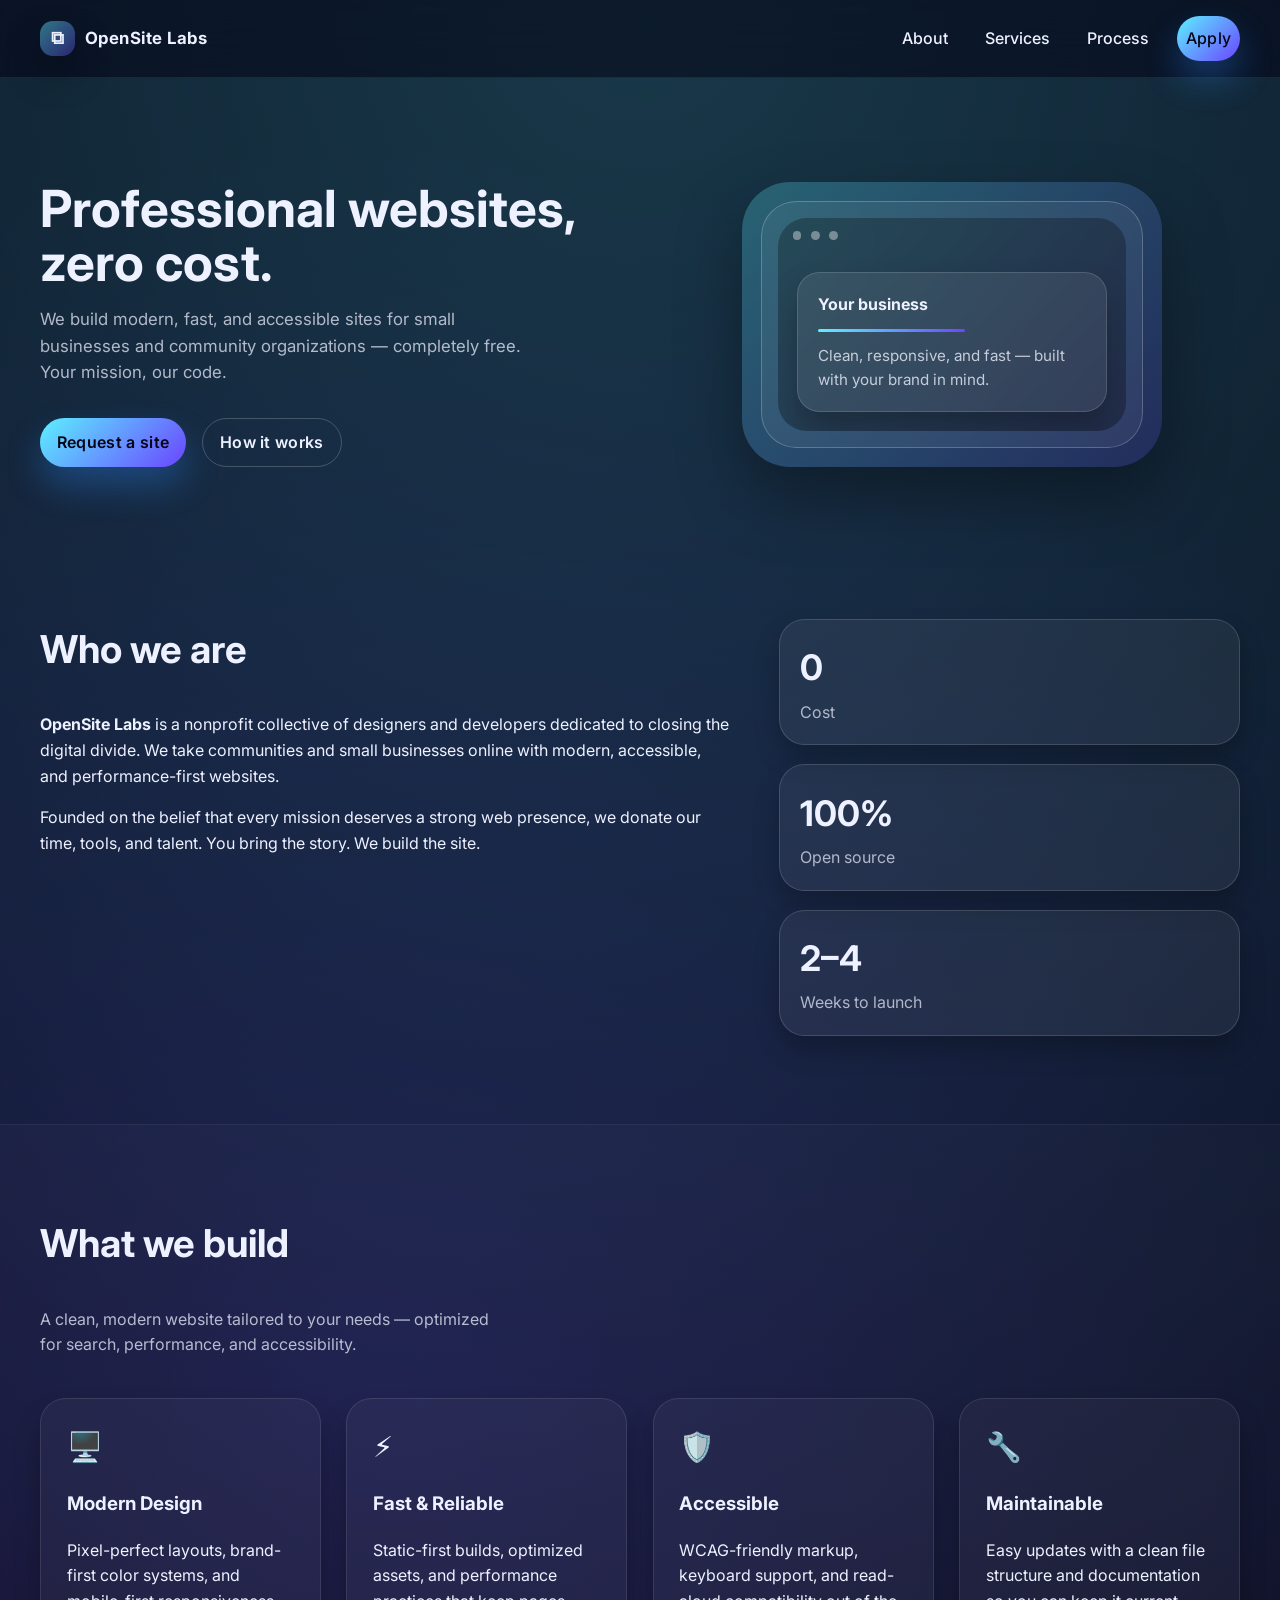
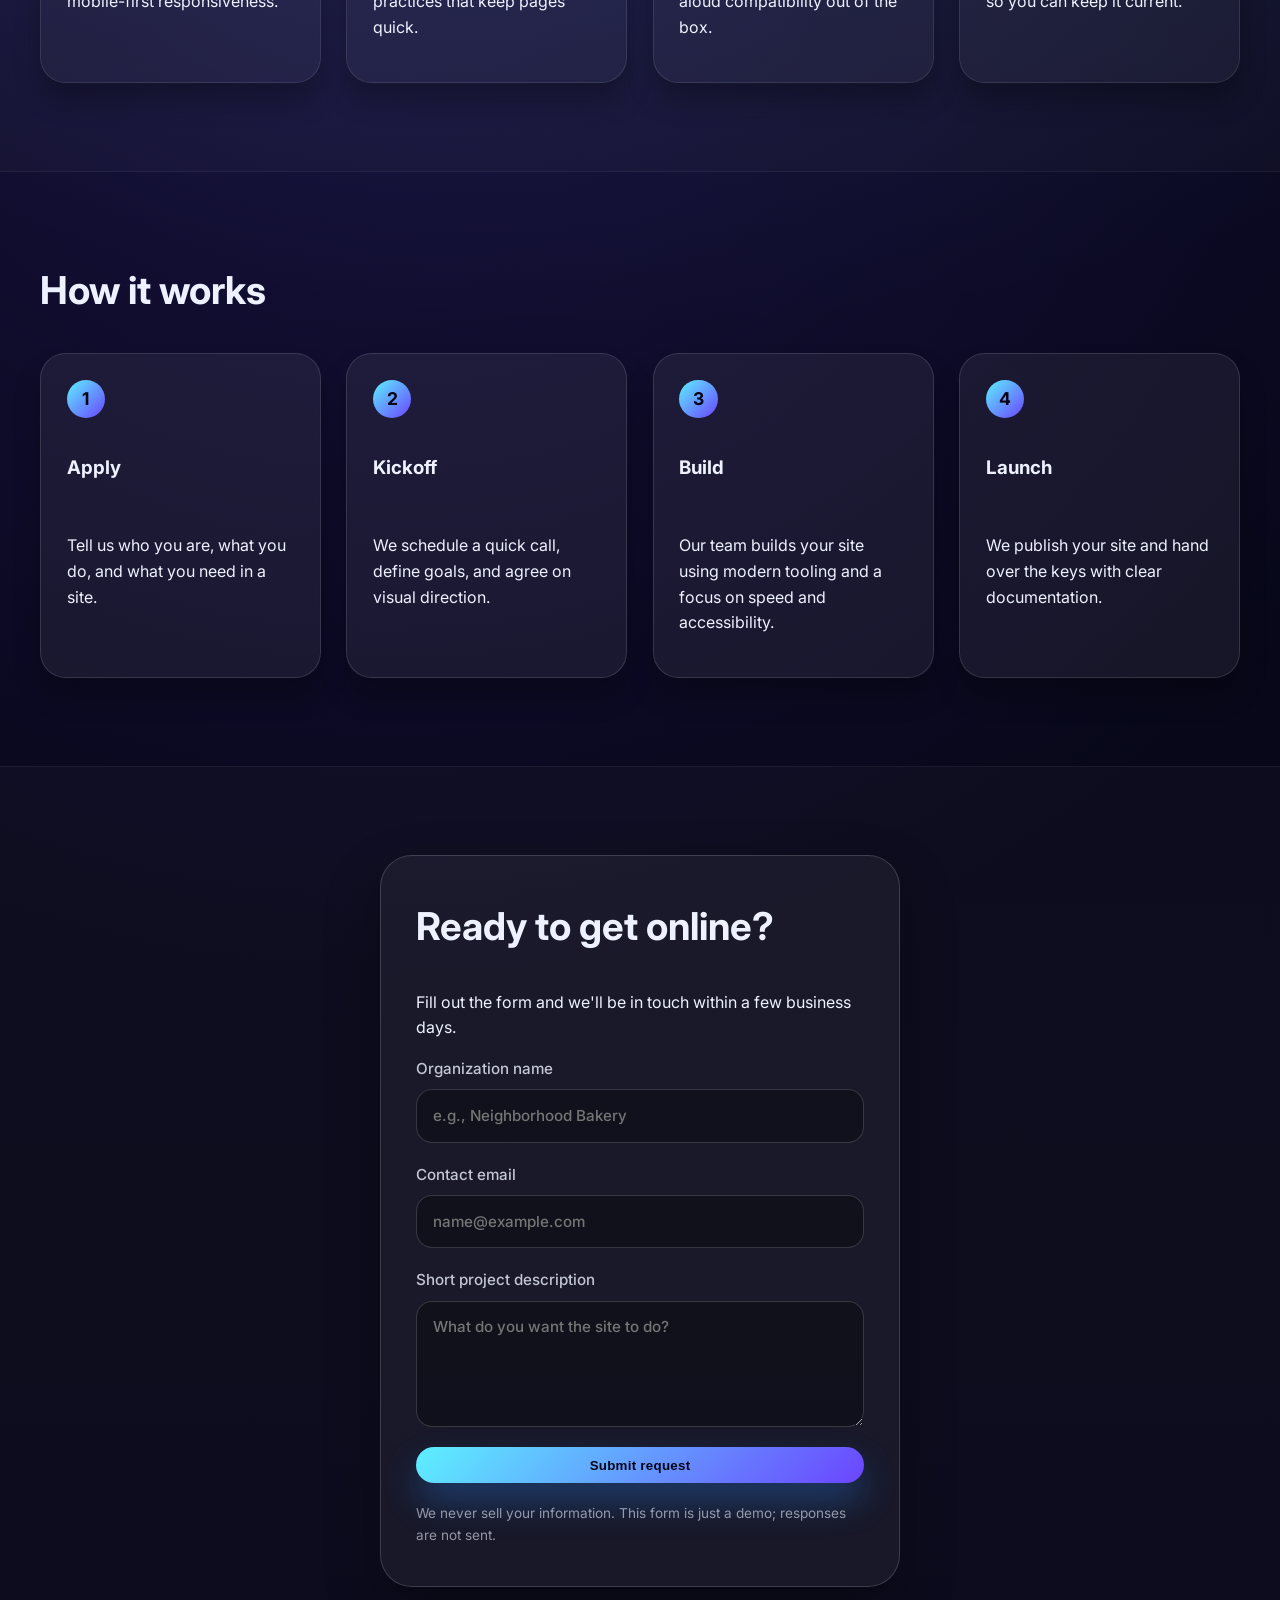
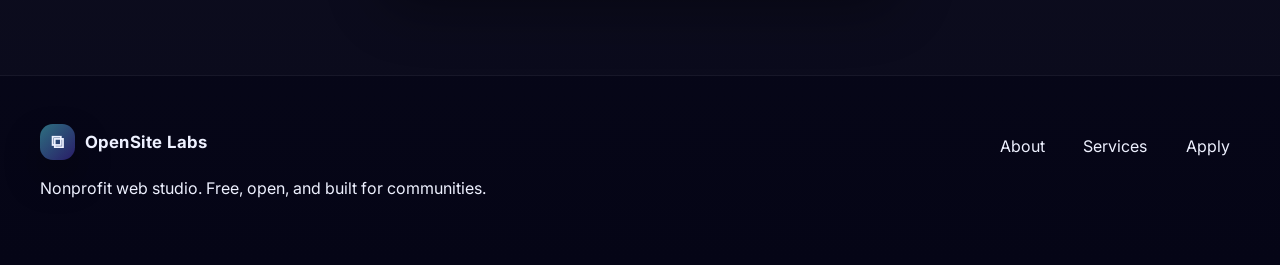
==== index.html @ 1aec13ef "Add initial project files for OpenSite Labs landing page" ====
<!DOCTYPE html>
<html lang="en">
<head>
  <meta charset="UTF-8" />
  <meta name="viewport" content="width=device-width, initial-scale=1.0" />
  <meta name="description" content="A nonprofit making free, clean, and modern websites for small businesses." />
  <title>OpenSite Labs | Free Websites for Small Business</title>
  <link rel="preconnect" href="https://fonts.googleapis.com" />
  <link rel="preconnect" href="https://fonts.gstatic.com" crossorigin />
  <link href="https://fonts.googleapis.com/css2?family=Inter:wght@400;500;600;700&display=swap" rel="stylesheet" />
  <link rel="stylesheet" href="styles.css" />
</head>
<body>
  <header class="site-header">
    <div class="container header-inner">
      <a class="brand" href="#home">
        <span class="brand--mark" aria-hidden="true">⧉</span>
        <span class="brand--text">OpenSite Labs</span>
      </a>
      <button class="nav-toggle" aria-label="Toggle navigation" aria-expanded="false" aria-controls="nav">
        <span class="nav-toggle__bar"></span>
        <span class="nav-toggle__bar"></span>
        <span class="nav-toggle__bar"></span>
      </button>
      <nav id="nav" class="nav">
        <a href="#about">About</a>
        <a href="#services">Services</a>
        <a href="#process">Process</a>
        <a href="#contact" class="btn btn--primary">Apply</a>
      </nav>
    </div>
  </header>

  <main>
    <section id="home" class="hero">
      <div class="container hero-grid">
        <div class="hero-copy">
          <h1>Professional websites, zero cost.</h1>
          <p>We build modern, fast, and accessible sites for small businesses and community organizations — completely free. Your mission, our code.</p>
          <div class="hero-actions">
            <a href="#contact" class="btn btn--primary">Request a site</a>
            <a href="#services" class="btn btn--ghost">How it works</a>
          </div>
        </div>
        <div class="hero-visual" aria-hidden="true">
          <div class="device">
            <div class="device__screen">
              <div class="mockup">
                <div class="mockup__header">
                  <span></span><span></span><span></span>
                </div>
                <div class="mockup__content">
                  <div class="card">
                    <div class="card__title">Your business</div>
                    <div class="card__line"></div>
                    <div class="card__text">Clean, responsive, and fast — built with your brand in mind.</div>
                  </div>
                </div>
              </div>
            </div>
          </div>
        </div>
      </div>
    </section>

    <section id="about" class="section">
      <div class="container">
        <div class="split">
          <div>
            <h2>Who we are</h2>
            <p><strong>OpenSite Labs</strong> is a nonprofit collective of designers and developers dedicated to closing the digital divide. We take communities and small businesses online with modern, accessible, and performance-first websites.</p>
            <p>Founded on the belief that every mission deserves a strong web presence, we donate our time, tools, and talent. You bring the story. We build the site.</p>
          </div>
          <div class="stats">
            <div class="stat">
              <div class="stat__value">0</div>
              <div class="stat__label">Cost</div>
            </div>
            <div class="stat">
              <div class="stat__value">100%</div>
              <div class="stat__label">Open source</div>
            </div>
            <div class="stat">
              <div class="stat__value">2–4</div>
              <div class="stat__label">Weeks to launch</div>
            </div>
          </div>
        </div>
      </div>
    </section>

    <section id="services" class="section section--alt">
      <div class="container">
        <h2>What we build</h2>
        <p class="subhead">A clean, modern website tailored to your needs — optimized for search, performance, and accessibility.</p>
        <div class="grid cards">
          <article class="card">
            <div class="card__icon" aria-hidden="true">🖥️</div>
            <h3>Modern Design</h3>
            <p>Pixel-perfect layouts, brand-first color systems, and mobile-first responsiveness.</p>
          </article>

          <article class="card">
            <div class="card__icon" aria-hidden="true">⚡</div>
            <h3>Fast & Reliable</h3>
            <p>Static-first builds, optimized assets, and performance practices that keep pages quick.</p>
          </article>

          <article class="card">
            <div class="card__icon" aria-hidden="true">🛡️</div>
            <h3>Accessible</h3>
            <p>WCAG-friendly markup, keyboard support, and read-aloud compatibility out of the box.</p>
          </article>

          <article class="card">
            <div class="card__icon" aria-hidden="true">🔧</div>
            <h3>Maintainable</h3>
            <p>Easy updates with a clean file structure and documentation so you can keep it current.</p>
          </article>
        </div>
      </div>
    </section>

    <section id="process" class="section">
      <div class="container">
        <h2>How it works</h2>
        <div class="grid steps">
          <div class="step">
            <div class="step__badge">1</div>
            <h3>Apply</h3>
            <p>Tell us who you are, what you do, and what you need in a site.</p>
          </div>
          <div class="step">
            <div class="step__badge">2</div>
            <h3>Kickoff</h3>
            <p>We schedule a quick call, define goals, and agree on visual direction.</p>
          </div>
          <div class="step">
            <div class="step__badge">3</div>
            <h3>Build</h3>
            <p>Our team builds your site using modern tooling and a focus on speed and accessibility.</p>
          </div>
          <div class="step">
            <div class="step__badge">4</div>
            <h3>Launch</h3>
            <p>We publish your site and hand over the keys with clear documentation.</p>
          </div>
        </div>
      </div>
    </section>

    <section id="contact" class="section section--alt">
      <div class="container form-section">
        <div class="form-card">
          <h2>Ready to get online?</h2>
          <p>Fill out the form and we'll be in touch within a few business days.</p>
          <form action="#" class="contact-form" onsubmit="handleSubmit(event)">
            <label>
              Organization name
              <input type="text" name="organization" required placeholder="e.g., Neighborhood Bakery" />
            </label>

            <label>
              Contact email
              <input type="email" name="email" required placeholder="name@example.com" />
            </label>

            <label>
              Short project description
              <textarea name="message" rows="4" required placeholder="What do you want the site to do?"></textarea>
            </label>

            <button type="submit" class="btn btn--primary">Submit request</button>

            <p class="fineprint">We never sell your information. This form is just a demo; responses are not sent.</p>
          </form>
        </div>
      </div>
    </section>
  </main>

  <footer class="footer">
    <div class="container footer-inner">
      <div>
        <div class="brand">
          <span class="brand--mark">⧉</span>
          <span class="brand--text">OpenSite Labs</span>
        </div>
        <p>Nonprofit web studio. Free, open, and built for communities.</p>
      </div>
      <div class="footer-links">
        <a href="#about">About</a>
        <a href="#services">Services</a>
        <a href="#contact">Apply</a>
      </div>
    </div>
  </footer>

  <script src="script.js"></script>
</body>
</html>
---- styles.css ----
/* Base */
:root {
  --bg: #050516;
  --panel: rgba(255, 255, 255, 0.06);
  --panel-2: rgba(255, 255, 255, 0.10);
  --text: #eef1ff;
  --muted: rgba(238, 241, 255, 0.72);
  --primary: #5df0ff;
  --primary-2: #6b45ff;
  --shadow: rgba(0, 0, 0, 0.36);
  --radius: 18px;
  --wide: 1200px;
  --max: 1100px;
  --spacing: 1.25rem;
  --font: "Inter", system-ui, -apple-system, BlinkMacSystemFont, "Segoe UI", sans-serif;
}

* {
  box-sizing: border-box;
}

html {
  scroll-behavior: smooth;
}

body {
  margin: 0;
  font-family: var(--font);
  color: var(--text);
  background: radial-gradient(circle at top, rgba(93, 240, 255, 0.22), transparent 55%),
    radial-gradient(circle at 30% 40%, rgba(107, 69, 255, 0.18), transparent 55%),
    linear-gradient(180deg, #050516 0%, #08081a 85%, #050516 100%);
  line-height: 1.6;
}

a {
  color: inherit;
  text-decoration: none;
}

.container {
  width: min(100% - 2.5rem, var(--wide));
  margin: 0 auto;
}

/* Header */
.site-header {
  position: sticky;
  top: 0;
  z-index: 20;
  backdrop-filter: blur(18px);
  background: rgba(5, 5, 22, 0.55);
  border-bottom: 1px solid rgba(255, 255, 255, 0.08);
}

.header-inner {
  display: flex;
  align-items: center;
  justify-content: space-between;
  gap: 1.25rem;
  padding: 1rem 0;
}

.brand {
  display: inline-flex;
  align-items: center;
  gap: 0.6rem;
  font-weight: 700;
  letter-spacing: 0.03em;
  font-size: 1.05rem;
}

.brand--mark {
  display: inline-flex;
  align-items: center;
  justify-content: center;
  width: 2.2rem;
  height: 2.2rem;
  border-radius: 0.8rem;
  background: linear-gradient(135deg, rgba(93, 240, 255, 0.45), rgba(107, 69, 255, 0.35));
  box-shadow: 0 18px 35px rgba(0, 0, 0, 0.35);
  font-size: 1.1rem;
}

.nav {
  display: flex;
  align-items: center;
  gap: 1.2rem;
}

.nav a {
  font-weight: 500;
  padding: 0.6rem 0.55rem;
  border-radius: 999px;
  transition: background 180ms ease;
}

.nav a:hover {
  background: rgba(255, 255, 255, 0.08);
}

.btn {
  display: inline-flex;
  align-items: center;
  justify-content: center;
  gap: 0.5rem;
  border-radius: 999px;
  font-weight: 600;
  letter-spacing: 0.02em;
  padding: 0.65rem 1.05rem;
  border: 1px solid rgba(255, 255, 255, 0.18);
  background: rgba(255, 255, 255, 0.08);
  transition: transform 180ms ease, background 180ms ease, box-shadow 180ms ease;
  cursor: pointer;
}

.btn:hover {
  background: rgba(255, 255, 255, 0.14);
  transform: translateY(-1px);
  box-shadow: 0 18px 35px rgba(0, 0, 0, 0.3);
}

.btn--primary {
  background: linear-gradient(135deg, var(--primary), var(--primary-2));
  border: none;
  color: #050516;
  box-shadow: 0 18px 35px rgba(44, 139, 255, 0.32);
}

.btn--primary:hover {
  filter: brightness(1.02);
}

.btn--ghost {
  background: transparent;
  border: 1px solid rgba(255, 255, 255, 0.2);
}

.nav-toggle {
  display: none;
  border: none;
  background: transparent;
  padding: 0.5rem;
  cursor: pointer;
}

.nav-toggle__bar {
  display: block;
  width: 1.8rem;
  height: 0.18rem;
  border-radius: 999px;
  background: rgba(255, 255, 255, 0.8);
  margin: 0.28rem 0;
}

/* Hero */
.hero {
  padding: 6.5rem 0 4rem;
}

.hero-grid {
  display: grid;
  grid-template-columns: 1fr 1fr;
  gap: 3rem;
  align-items: center;
}

.hero-copy h1 {
  font-size: clamp(2.3rem, 4vw, 3.6rem);
  margin: 0 0 1rem;
  line-height: 1.05;
}

.hero-copy p {
  max-width: 44ch;
  color: var(--muted);
  margin: 0 0 2rem;
  font-size: 1.05rem;
}

.hero-actions {
  display: flex;
  flex-wrap: wrap;
  gap: 1rem;
}

.hero-visual {
  display: grid;
  place-items: center;
}

.device {
  width: clamp(280px, 42vw, 420px);
  border-radius: 3rem;
  padding: 1.2rem;
  background: linear-gradient(135deg, rgba(93, 240, 255, 0.25), rgba(107, 69, 255, 0.18));
  box-shadow: 0 30px 65px rgba(0, 0, 0, 0.35);
}

.device__screen {
  border-radius: 2.2rem;
  background: rgba(255, 255, 255, 0.06);
  padding: 1rem;
  border: 1px solid rgba(255, 255, 255, 0.22);
  backdrop-filter: blur(12px);
}

.mockup {
  background: rgba(0, 0, 0, 0.28);
  border-radius: 1.8rem;
  overflow: hidden;
}

.mockup__header {
  display: flex;
  gap: 0.6rem;
  padding: 0.8rem 0.9rem;
}

.mockup__header span {
  width: 0.55rem;
  height: 0.55rem;
  border-radius: 999px;
  background: rgba(255, 255, 255, 0.38);
}

.mockup__content {
  padding: 1.2rem;
}

.card {
  border-radius: 1.4rem;
  border: 1px solid rgba(255, 255, 255, 0.14);
  background: rgba(255, 255, 255, 0.08);
  padding: 1.2rem;
  box-shadow: 0 18px 30px rgba(0, 0, 0, 0.25);
}

.card__title {
  font-weight: 700;
  margin-bottom: 0.55rem;
}

.card__line {
  height: 3px;
  width: 55%;
  background: linear-gradient(90deg, var(--primary), var(--primary-2));
  margin: 0.75rem 0;
  border-radius: 999px;
}

.card__text {
  font-size: 0.95rem;
  line-height: 1.55;
  color: rgba(238, 241, 255, 0.78);
}

/* Sections */
.section {
  padding: 5.5rem 0;
}

.section--alt {
  background: rgba(255, 255, 255, 0.02);
  border-top: 1px solid rgba(255, 255, 255, 0.05);
  border-bottom: 1px solid rgba(255, 255, 255, 0.05);
}

.section h2 {
  margin-top: 0;
  font-size: clamp(2rem, 3vw, 2.7rem);
}

.subhead {
  margin: 0.8rem 0 2.5rem;
  max-width: 45ch;
  color: rgba(238, 241, 255, 0.74);
}

.split {
  display: grid;
  grid-template-columns: 1.2fr 0.8fr;
  gap: 3rem;
  align-items: start;
}

.stats {
  display: grid;
  gap: 1.2rem;
}

.stat {
  background: rgba(255, 255, 255, 0.06);
  border: 1px solid rgba(255, 255, 255, 0.14);
  border-radius: 1.6rem;
  padding: 1.2rem 1.25rem;
  display: flex;
  flex-direction: column;
  gap: 0.25rem;
  box-shadow: 0 14px 26px rgba(0, 0, 0, 0.24);
}

.stat__value {
  font-size: 2.2rem;
  font-weight: 700;
}

.stat__label {
  color: rgba(238, 241, 255, 0.7);
}

.grid {
  display: grid;
  gap: 1.6rem;
}

.cards {
  grid-template-columns: repeat(auto-fit, minmax(220px, 1fr));
}

.cards .card {
  padding: 1.6rem;
  border-radius: 1.6rem;
  background: rgba(255, 255, 255, 0.04);
  border: 1px solid rgba(255, 255, 255, 0.10);
  box-shadow: 0 18px 26px rgba(0, 0, 0, 0.26);
}

.card__icon {
  font-size: 1.8rem;
  margin-bottom: 0.75rem;
}

.steps {
  grid-template-columns: repeat(auto-fit, minmax(220px, 1fr));
}

.step {
  background: rgba(255, 255, 255, 0.06);
  border: 1px solid rgba(255, 255, 255, 0.13);
  border-radius: 1.6rem;
  padding: 1.6rem;
  display: flex;
  flex-direction: column;
  gap: 1rem;
  box-shadow: 0 18px 26px rgba(0, 0, 0, 0.26);
}

.step__badge {
  width: 2.4rem;
  height: 2.4rem;
  border-radius: 999px;
  display: grid;
  place-items: center;
  background: linear-gradient(135deg, var(--primary), var(--primary-2));
  font-weight: 700;
  color: #050516;
  font-size: 1.1rem;
}

.form-section {
  display: grid;
  place-items: center;
}

.form-card {
  width: min(100%, 520px);
  background: rgba(255, 255, 255, 0.05);
  border: 1px solid rgba(255, 255, 255, 0.16);
  border-radius: 2rem;
  padding: 2.5rem 2.2rem;
  box-shadow: 0 24px 55px rgba(0, 0, 0, 0.33);
}

.contact-form {
  display: grid;
  gap: 1.25rem;
}

.contact-form label {
  display: grid;
  gap: 0.5rem;
  font-size: 0.95rem;
  font-weight: 500;
  color: rgba(238, 241, 255, 0.8);
}

.contact-form input,
.contact-form textarea {
  border-radius: 1rem;
  border: 1px solid rgba(255, 255, 255, 0.16);
  background: rgba(0, 0, 0, 0.3);
  padding: 0.85rem 1rem;
  color: rgba(255, 255, 255, 0.92);
  font: inherit;
}

.contact-form input:focus,
.contact-form textarea:focus {
  outline: none;
  border-color: rgba(93, 240, 255, 0.7);
  box-shadow: 0 0 0 3px rgba(93, 240, 255, 0.18);
}

.fineprint {
  margin: 0;
  color: rgba(238, 241, 255, 0.58);
  font-size: 0.85rem;
}

/* Footer */
.footer {
  padding: 3rem 0;
}

.footer-inner {
  display: flex;
  flex-wrap: wrap;
  justify-content: space-between;
  gap: 2rem;
  align-items: flex-start;
}

.footer .brand {
  display: inline-flex;
  align-items: center;
  gap: 0.6rem;
  font-weight: 700;
}

.footer-links {
  display: flex;
  flex-wrap: wrap;
  gap: 1.1rem;
  align-items: center;
}

.footer-links a {
  padding: 0.6rem 0.65rem;
  border-radius: 999px;
  transition: background 180ms ease;
}

.footer-links a:hover {
  background: rgba(255, 255, 255, 0.08);
}

/* Responsive */
@media (max-width: 950px) {
  .hero-grid {
    grid-template-columns: 1fr;
    gap: 2.5rem;
  }

  .split {
    grid-template-columns: 1fr;
  }

  .header-inner {
    padding: 1rem 0;
  }
}

@media (max-width: 720px) {
  .nav {
    position: fixed;
    inset: 0;
    padding-top: 6rem;
    flex-direction: column;
    background: rgba(5, 5, 22, 0.93);
    backdrop-filter: blur(20px);
    gap: 1.5rem;
    transform: translateX(100%);
    transition: transform 240ms ease;
  }

  .nav.open {
    transform: translateX(0);
  }

  .nav-toggle {
    display: inline-flex;
  }

  .nav a {
    padding: 0.9rem 1.2rem;
  }
}
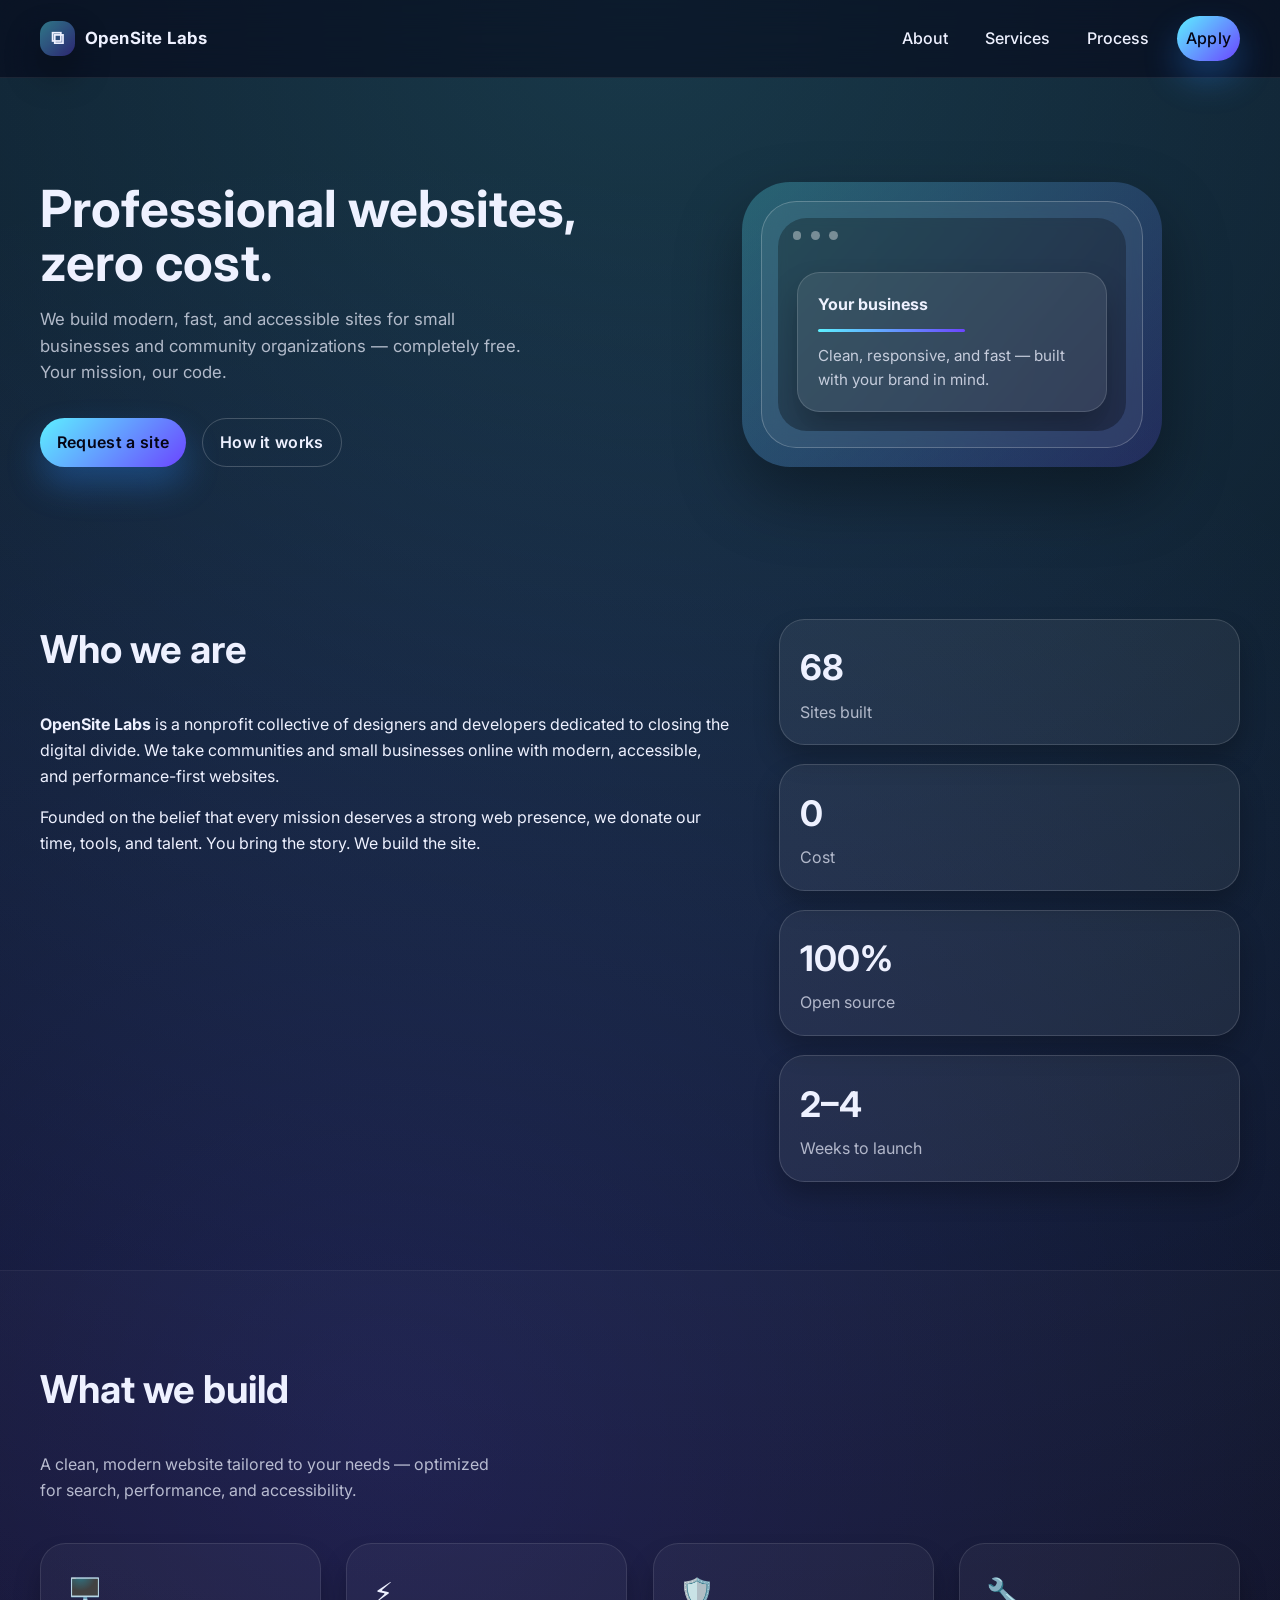
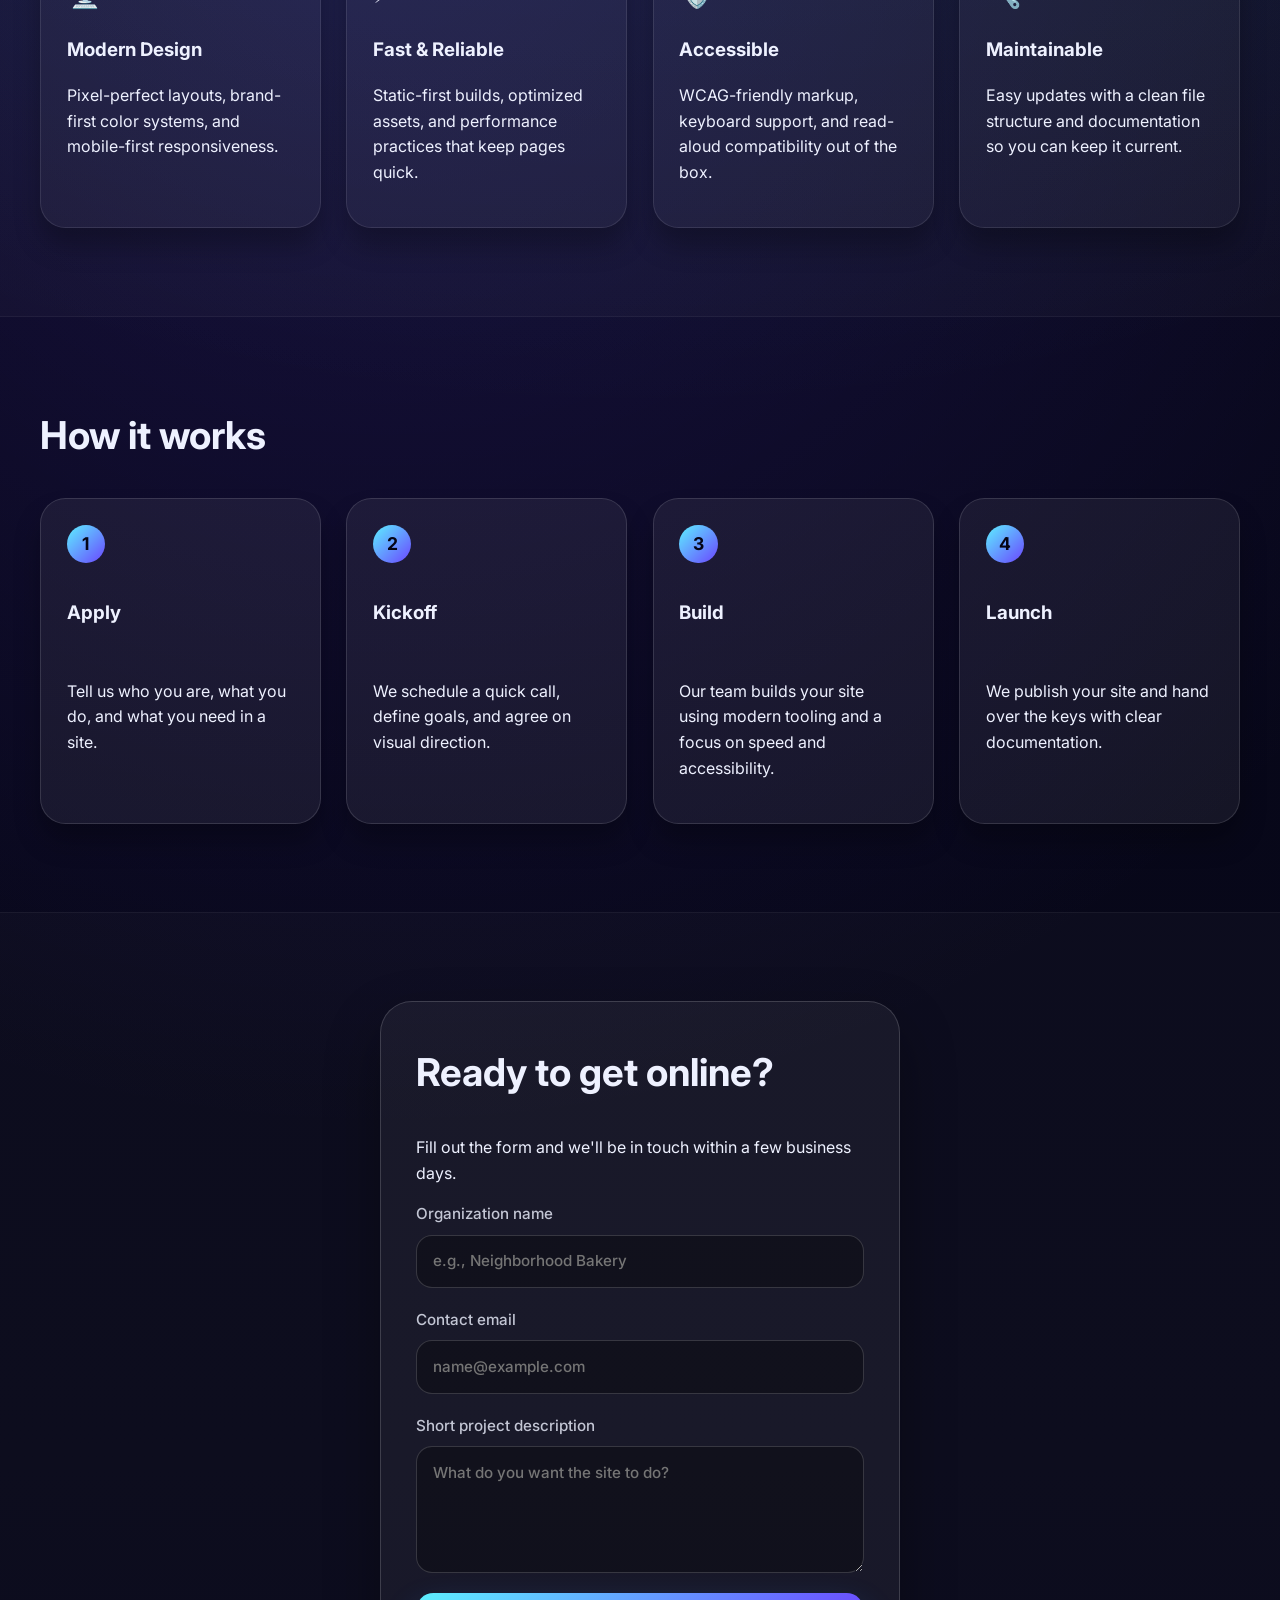
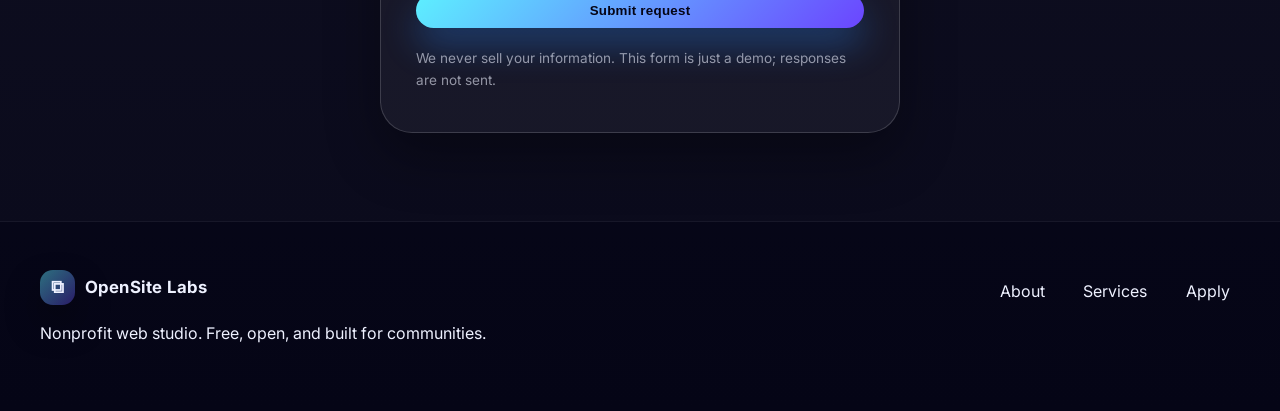
==== commit 46328824: "counter for websites built" ====
--- a/index.html
+++ b/index.html
@@ -23,7 +23,7 @@
         <span class="nav-toggle__bar"></span>
       </button>
       <nav id="nav" class="nav">
-        <a href="#about">About</a>
+        <a href="about.html">About</a>
         <a href="#services">Services</a>
         <a href="#process">Process</a>
         <a href="#contact" class="btn btn--primary">Apply</a>
@@ -73,6 +73,10 @@
           </div>
           <div class="stats">
             <div class="stat">
+              <div class="stat__value" data-count="68">0</div>
+              <div class="stat__label">Sites built</div>
+            </div>
+            <div class="stat">
               <div class="stat__value">0</div>
               <div class="stat__label">Cost</div>
             </div>
@@ -189,7 +193,7 @@
         <p>Nonprofit web studio. Free, open, and built for communities.</p>
       </div>
       <div class="footer-links">
-        <a href="#about">About</a>
+        <a href="about.html">About</a>
         <a href="#services">Services</a>
         <a href="#contact">Apply</a>
       </div>
--- a/styles.css
+++ b/styles.css
@@ -326,6 +326,22 @@
   box-shadow: 0 18px 26px rgba(0, 0, 0, 0.26);
 }
 
+.profile-image {
+  width: 100%;
+  height: 220px;
+  object-fit: cover;
+  border-radius: 1.2rem;
+  margin-bottom: 1.25rem;
+  border: 1px solid rgba(255, 255, 255, 0.14);
+}
+
+.cta-row {
+  display: flex;
+  flex-wrap: wrap;
+  gap: 1rem;
+  margin-top: 2.5rem;
+}
+
 .card__icon {
   font-size: 1.8rem;
   margin-bottom: 0.75rem;
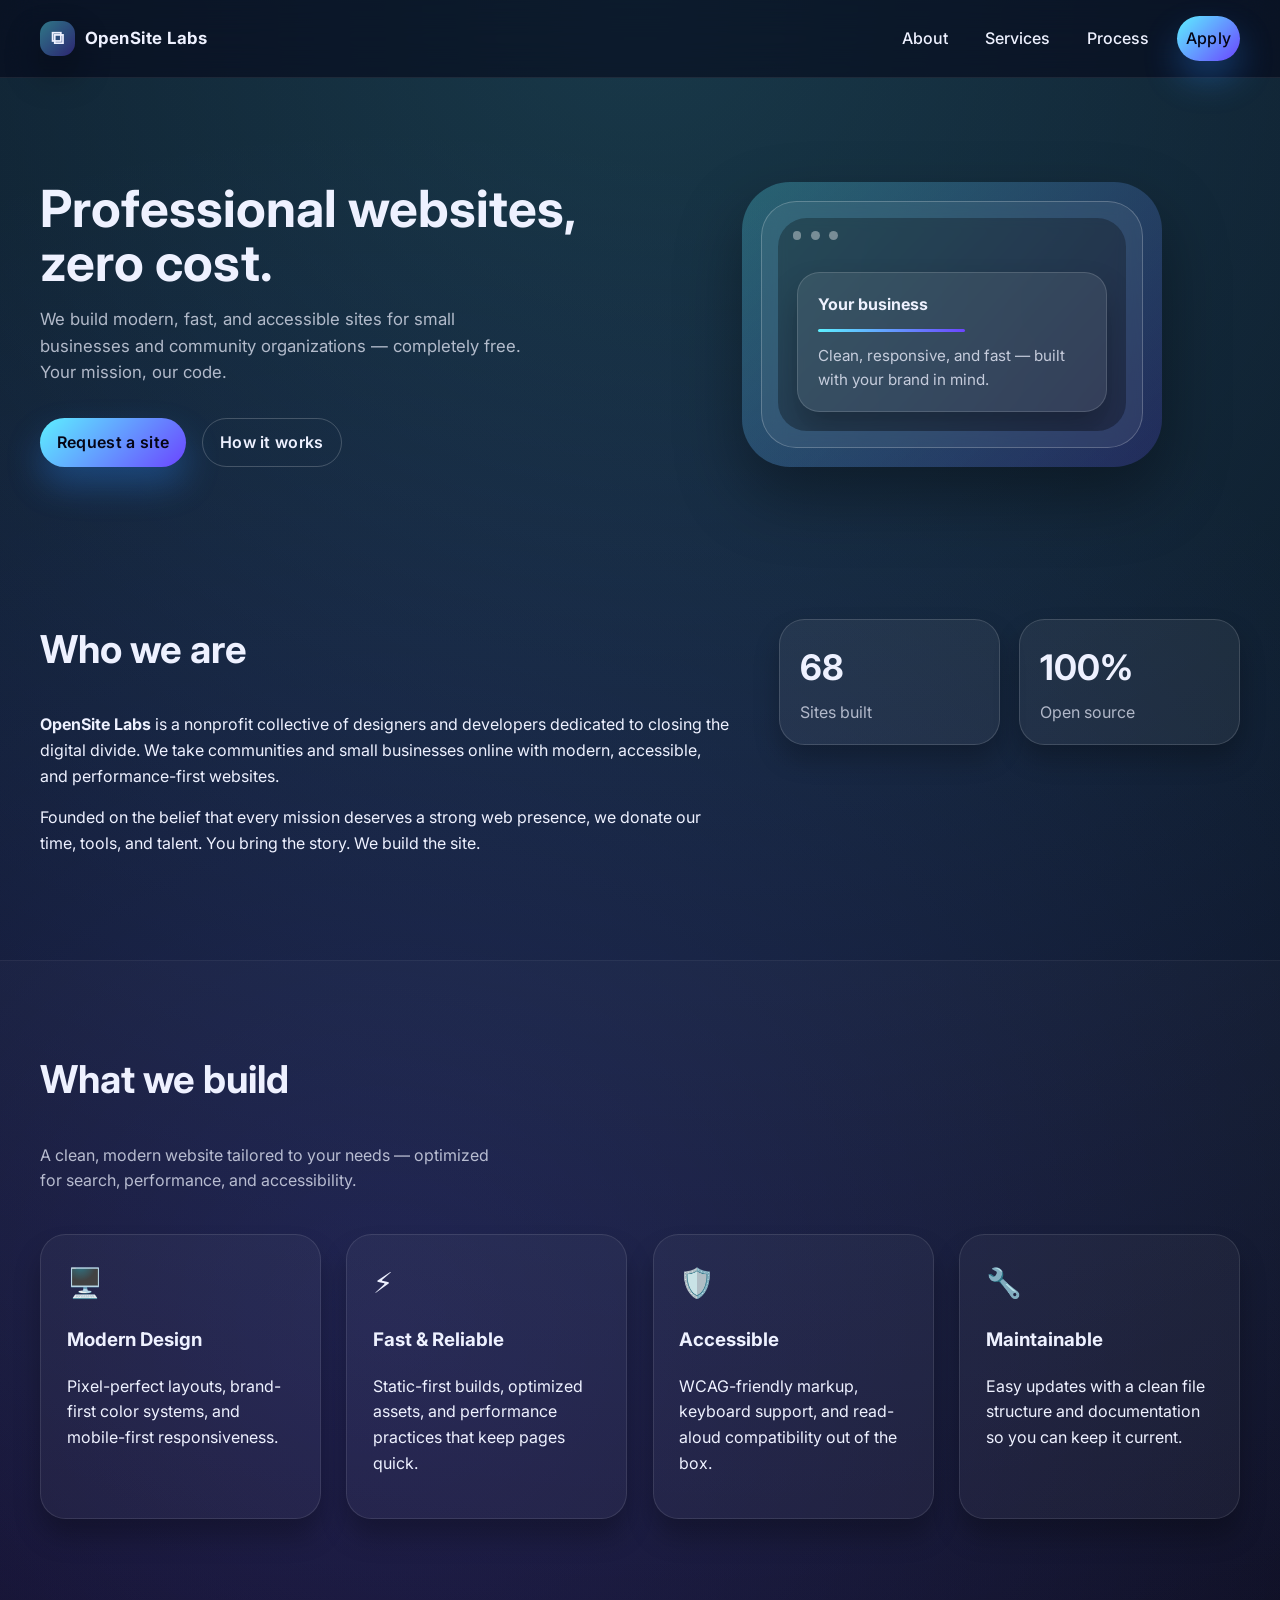
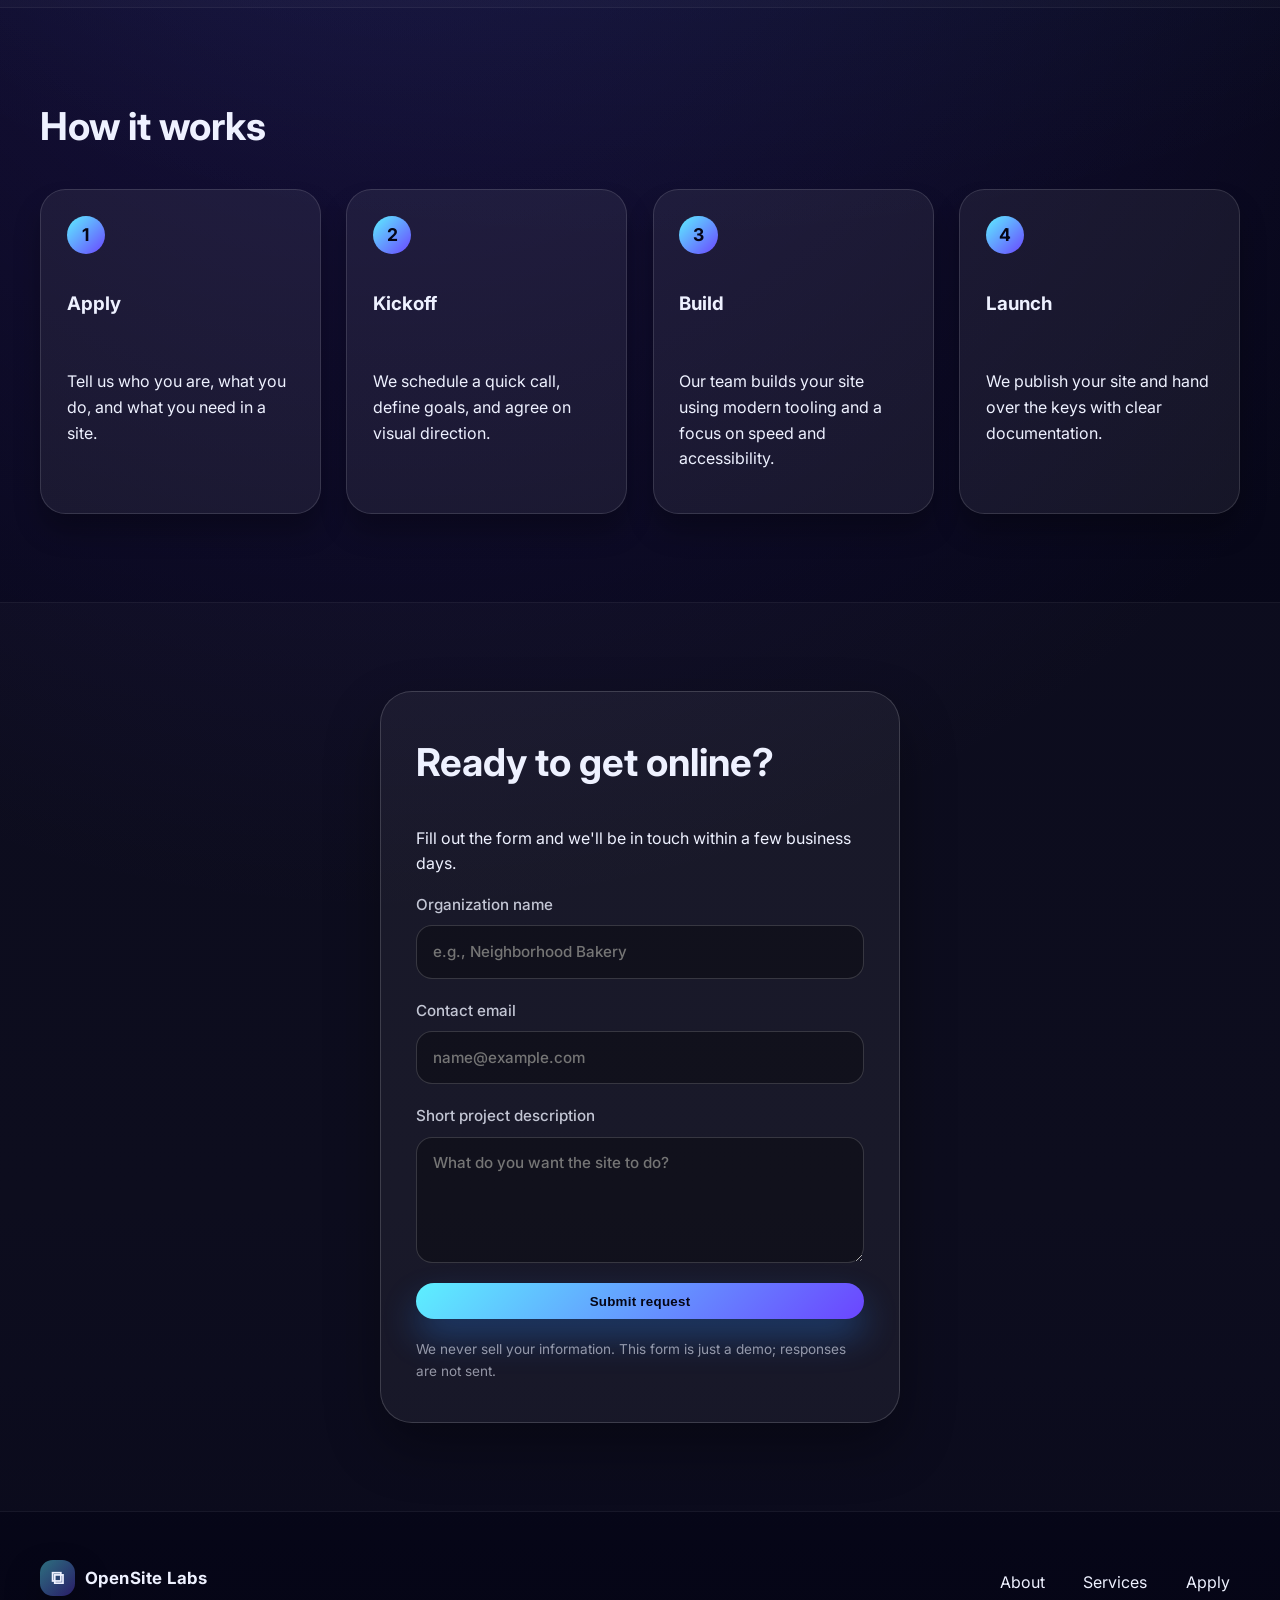
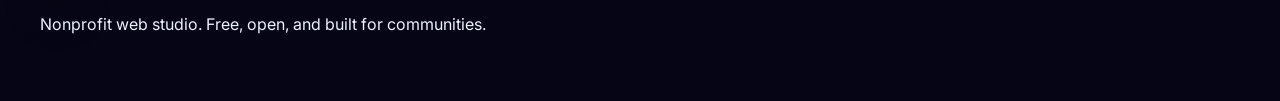
==== commit 37af1628: "sites made" ====
--- a/index.html
+++ b/index.html
@@ -77,16 +77,8 @@
               <div class="stat__label">Sites built</div>
             </div>
             <div class="stat">
-              <div class="stat__value">0</div>
-              <div class="stat__label">Cost</div>
-            </div>
-            <div class="stat">
               <div class="stat__value">100%</div>
               <div class="stat__label">Open source</div>
-            </div>
-            <div class="stat">
-              <div class="stat__value">2–4</div>
-              <div class="stat__label">Weeks to launch</div>
             </div>
           </div>
         </div>
--- a/styles.css
+++ b/styles.css
@@ -286,7 +286,16 @@
 
 .stats {
   display: grid;
+  grid-auto-flow: column;
+  grid-auto-columns: minmax(210px, 1fr);
   gap: 1.2rem;
+}
+
+@media (max-width: 720px) {
+  .stats {
+    grid-auto-flow: row;
+    grid-auto-columns: 1fr;
+  }
 }
 
 .stat {
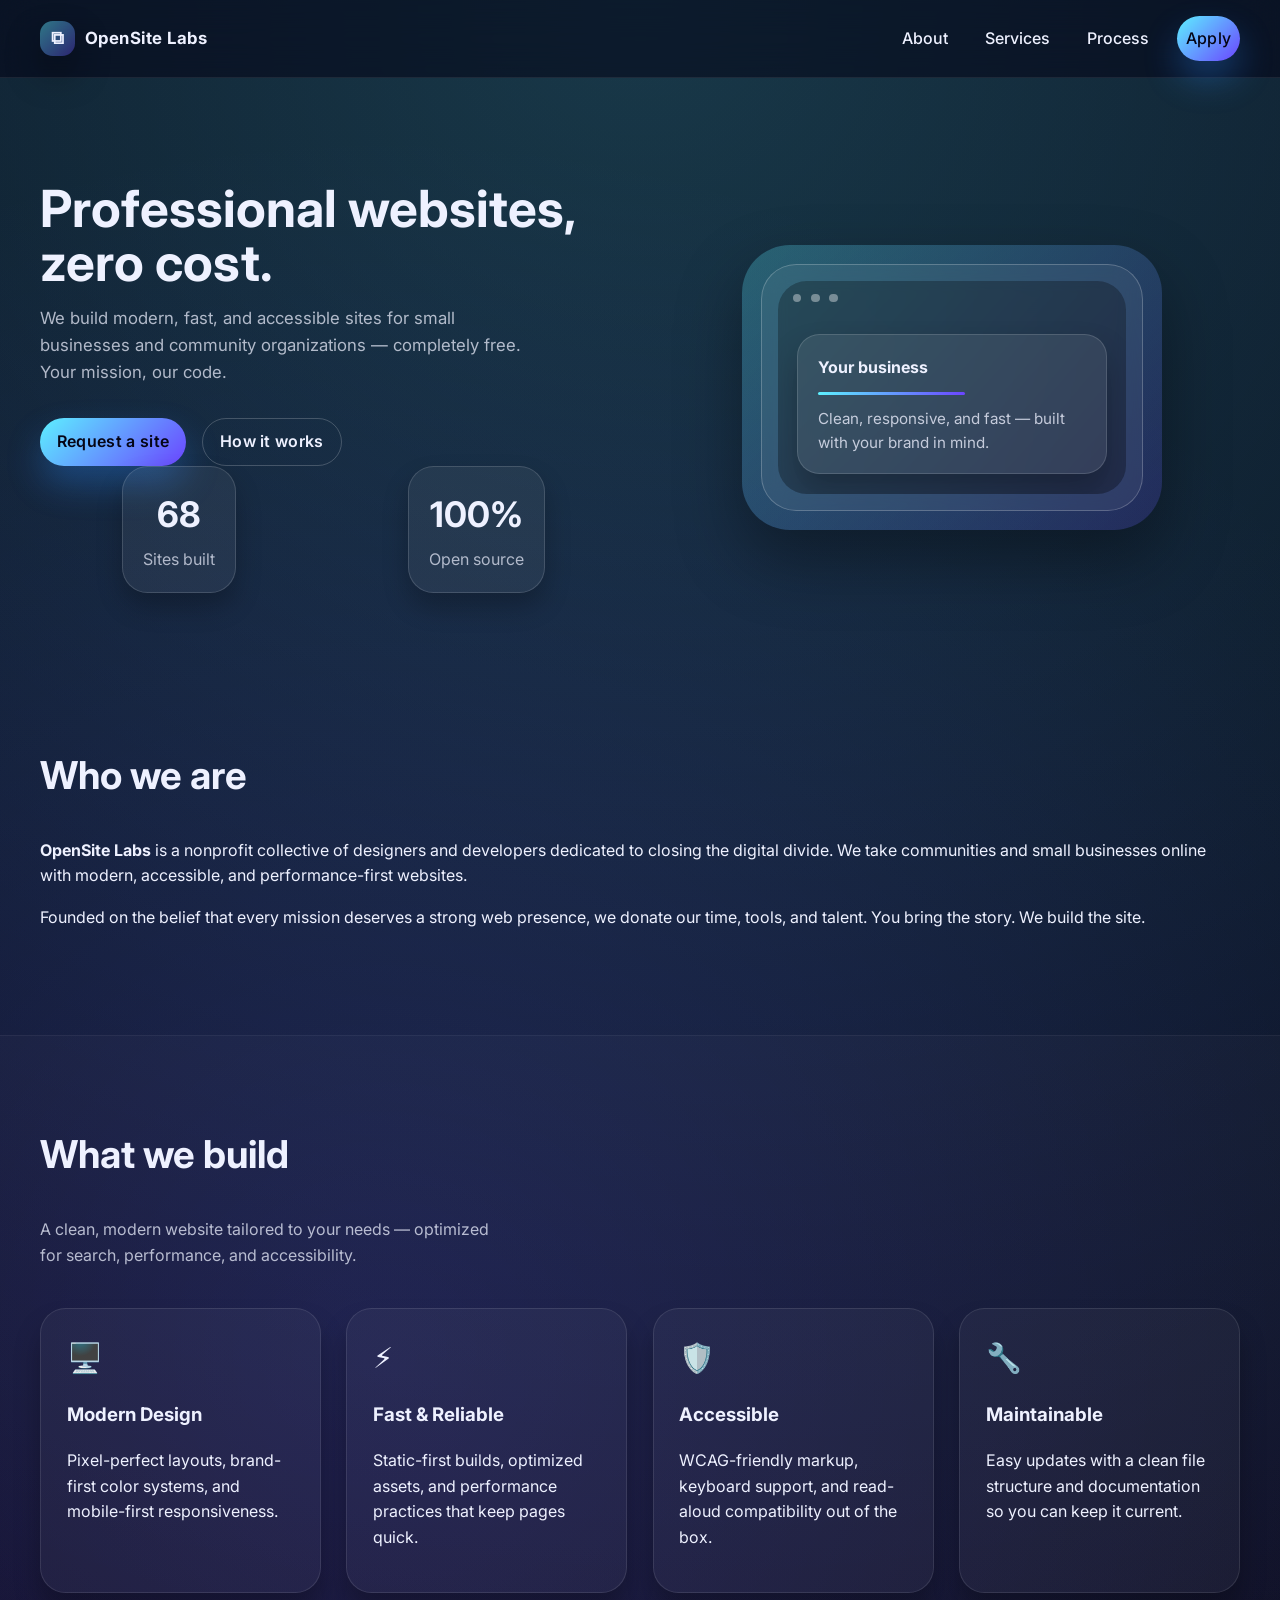
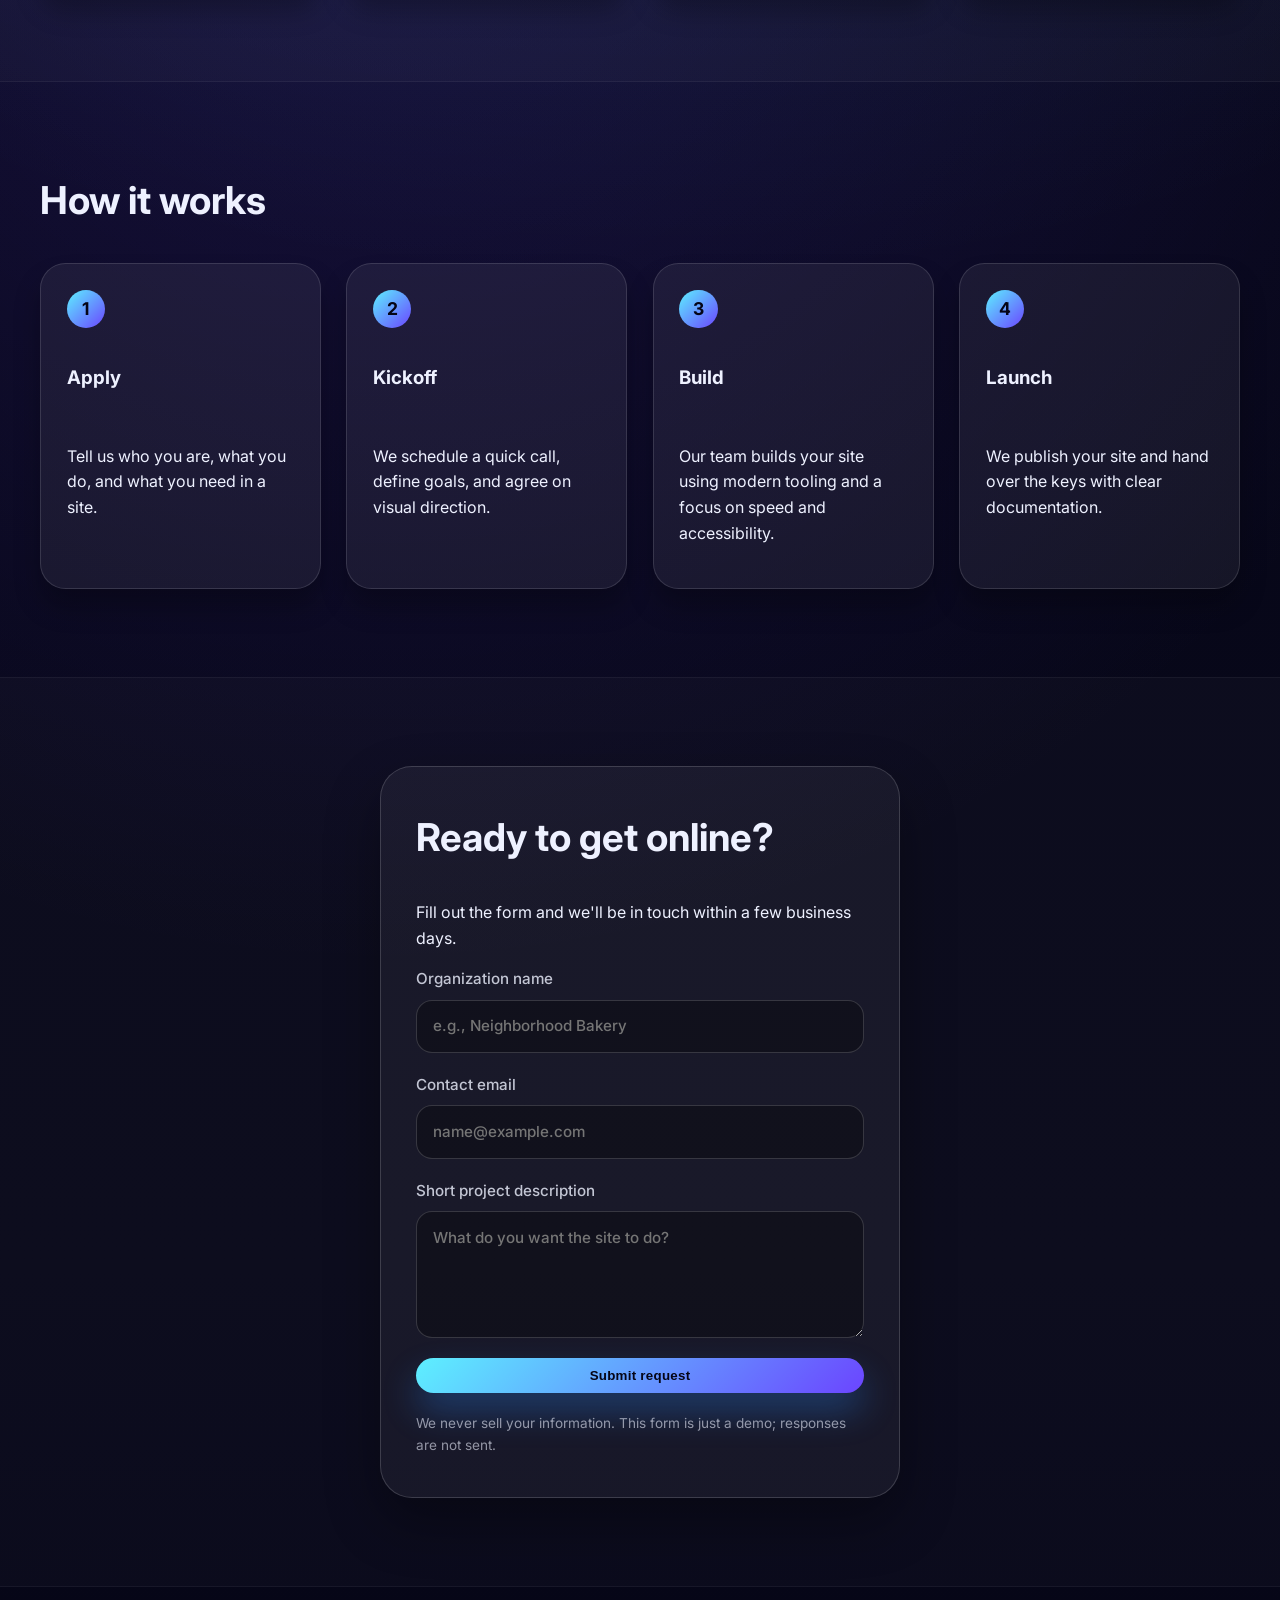
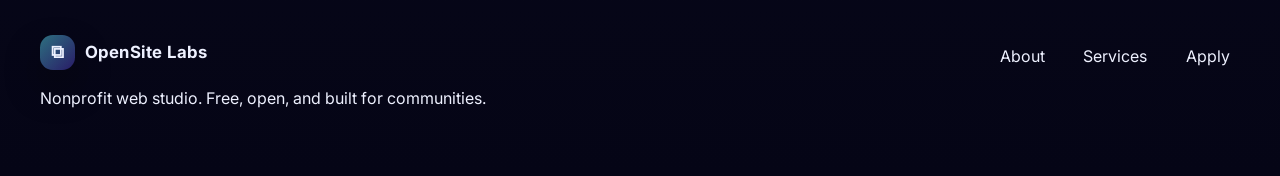
==== commit ea1c5e6d: "moved sites built and open source" ====
--- a/index.html
+++ b/index.html
@@ -41,6 +41,17 @@
             <a href="#contact" class="btn btn--primary">Request a site</a>
             <a href="#services" class="btn btn--ghost">How it works</a>
           </div>
+
+          <div class="stats">
+            <div class="stat">
+              <div class="stat__value" data-count="68">0</div>
+              <div class="stat__label">Sites built</div>
+            </div>
+            <div class="stat">
+              <div class="stat__value">100%</div>
+              <div class="stat__label">Open source</div>
+            </div>
+          </div>
         </div>
         <div class="hero-visual" aria-hidden="true">
           <div class="device">
@@ -65,21 +76,11 @@
 
     <section id="about" class="section">
       <div class="container">
-        <div class="split">
+        <div class="split split--single">
           <div>
             <h2>Who we are</h2>
             <p><strong>OpenSite Labs</strong> is a nonprofit collective of designers and developers dedicated to closing the digital divide. We take communities and small businesses online with modern, accessible, and performance-first websites.</p>
             <p>Founded on the belief that every mission deserves a strong web presence, we donate our time, tools, and talent. You bring the story. We build the site.</p>
-          </div>
-          <div class="stats">
-            <div class="stat">
-              <div class="stat__value" data-count="68">0</div>
-              <div class="stat__label">Sites built</div>
-            </div>
-            <div class="stat">
-              <div class="stat__value">100%</div>
-              <div class="stat__label">Open source</div>
-            </div>
           </div>
         </div>
       </div>
--- a/styles.css
+++ b/styles.css
@@ -284,11 +284,21 @@
   align-items: start;
 }
 
+.split--single {
+  grid-template-columns: 1fr;
+}
+
 .stats {
   display: grid;
   grid-auto-flow: column;
   grid-auto-columns: minmax(210px, 1fr);
   gap: 1.2rem;
+  justify-content: center;
+  justify-items: center;
+}
+
+.stat {
+  text-align: center;
 }
 
 @media (max-width: 720px) {
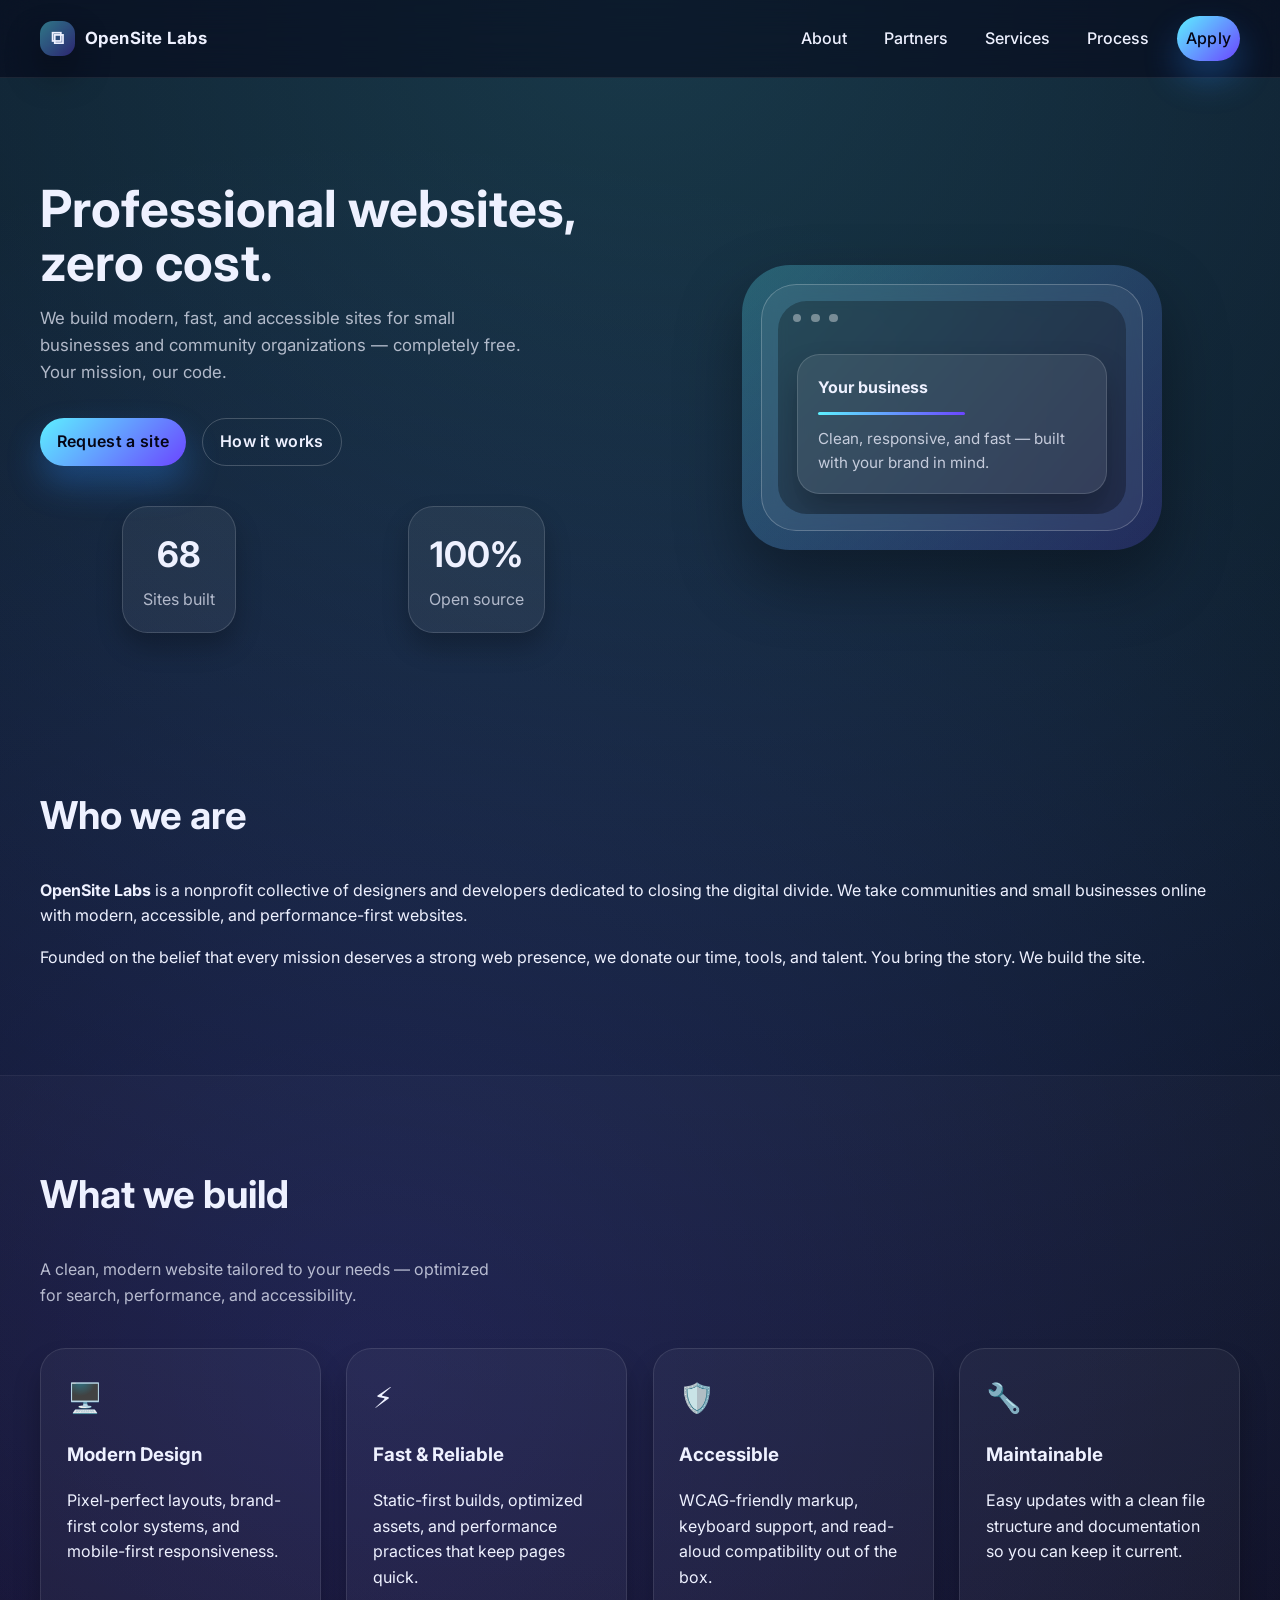
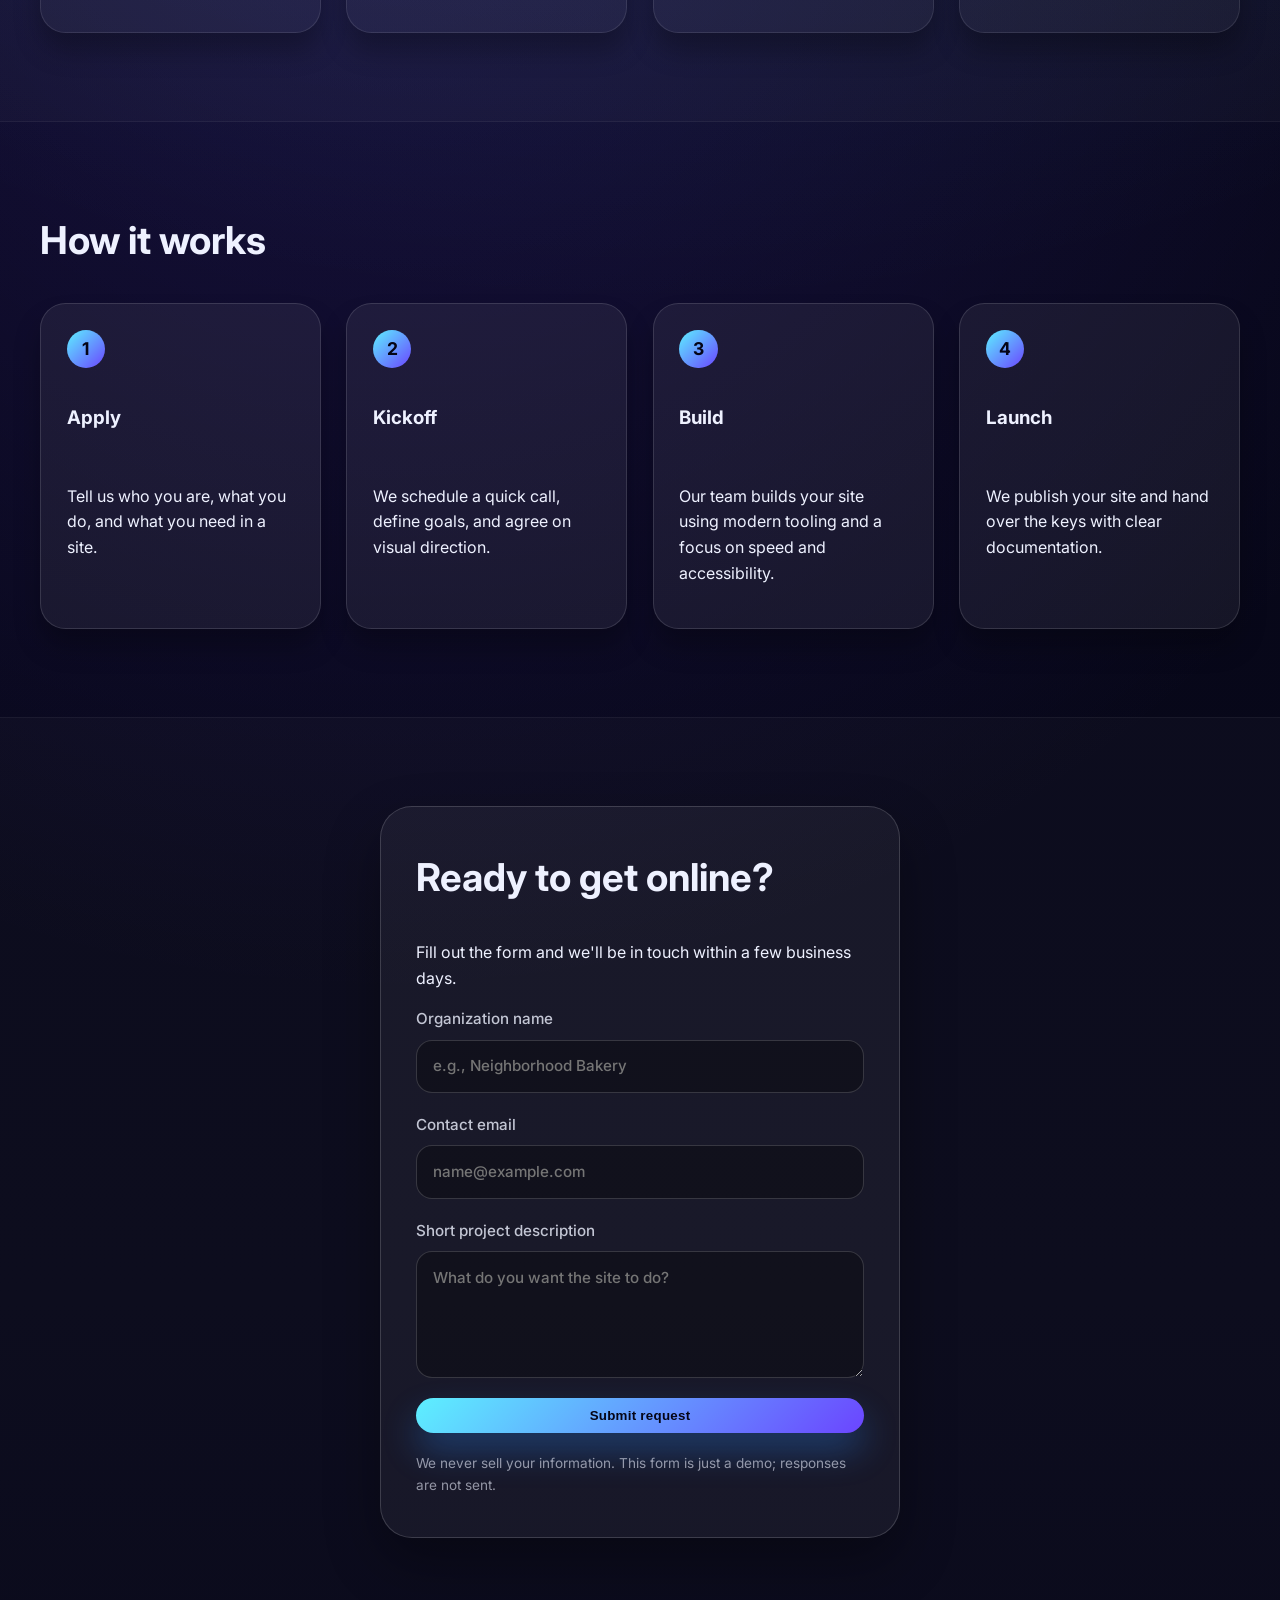
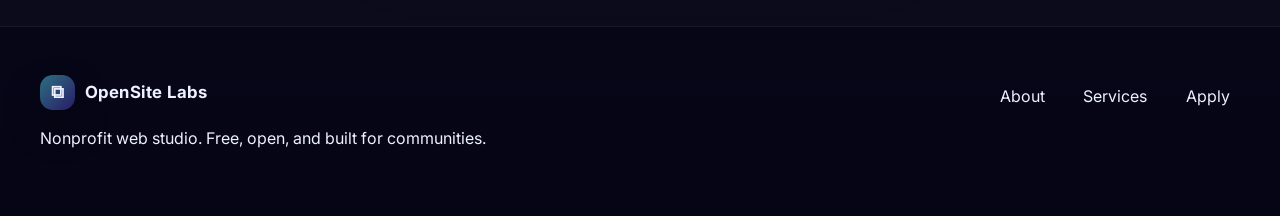
==== commit ed8f98f9: "Partners.html" ====
--- a/index.html
+++ b/index.html
@@ -24,6 +24,7 @@
       </button>
       <nav id="nav" class="nav">
         <a href="about.html">About</a>
+        <a href="partners.html">Partners</a>
         <a href="#services">Services</a>
         <a href="#process">Process</a>
         <a href="#contact" class="btn btn--primary">Apply</a>
@@ -43,14 +44,18 @@
           </div>
 
           <div class="stats">
-            <div class="stat">
-              <div class="stat__value" data-count="68">0</div>
-              <div class="stat__label">Sites built</div>
-            </div>
-            <div class="stat">
-              <div class="stat__value">100%</div>
-              <div class="stat__label">Open source</div>
-            </div>
+            <a class="stat-link" href="partners.html">
+              <div class="stat">
+                <div class="stat__value" data-count="68">0</div>
+                <div class="stat__label">Sites built</div>
+              </div>
+            </a>
+            <a class="stat-link" href="partners.html">
+              <div class="stat">
+                <div class="stat__value">100%</div>
+                <div class="stat__label">Open source</div>
+              </div>
+            </a>
           </div>
         </div>
         <div class="hero-visual" aria-hidden="true">
--- a/styles.css
+++ b/styles.css
@@ -295,10 +295,21 @@
   gap: 1.2rem;
   justify-content: center;
   justify-items: center;
+  margin-top: 2.5rem;
 }
 
 .stat {
   text-align: center;
+}
+
+.stat-link {
+  display: block;
+  text-decoration: none;
+  color: inherit;
+}
+
+.stat-link .stat {
+  height: 100%;
 }
 
 @media (max-width: 720px) {
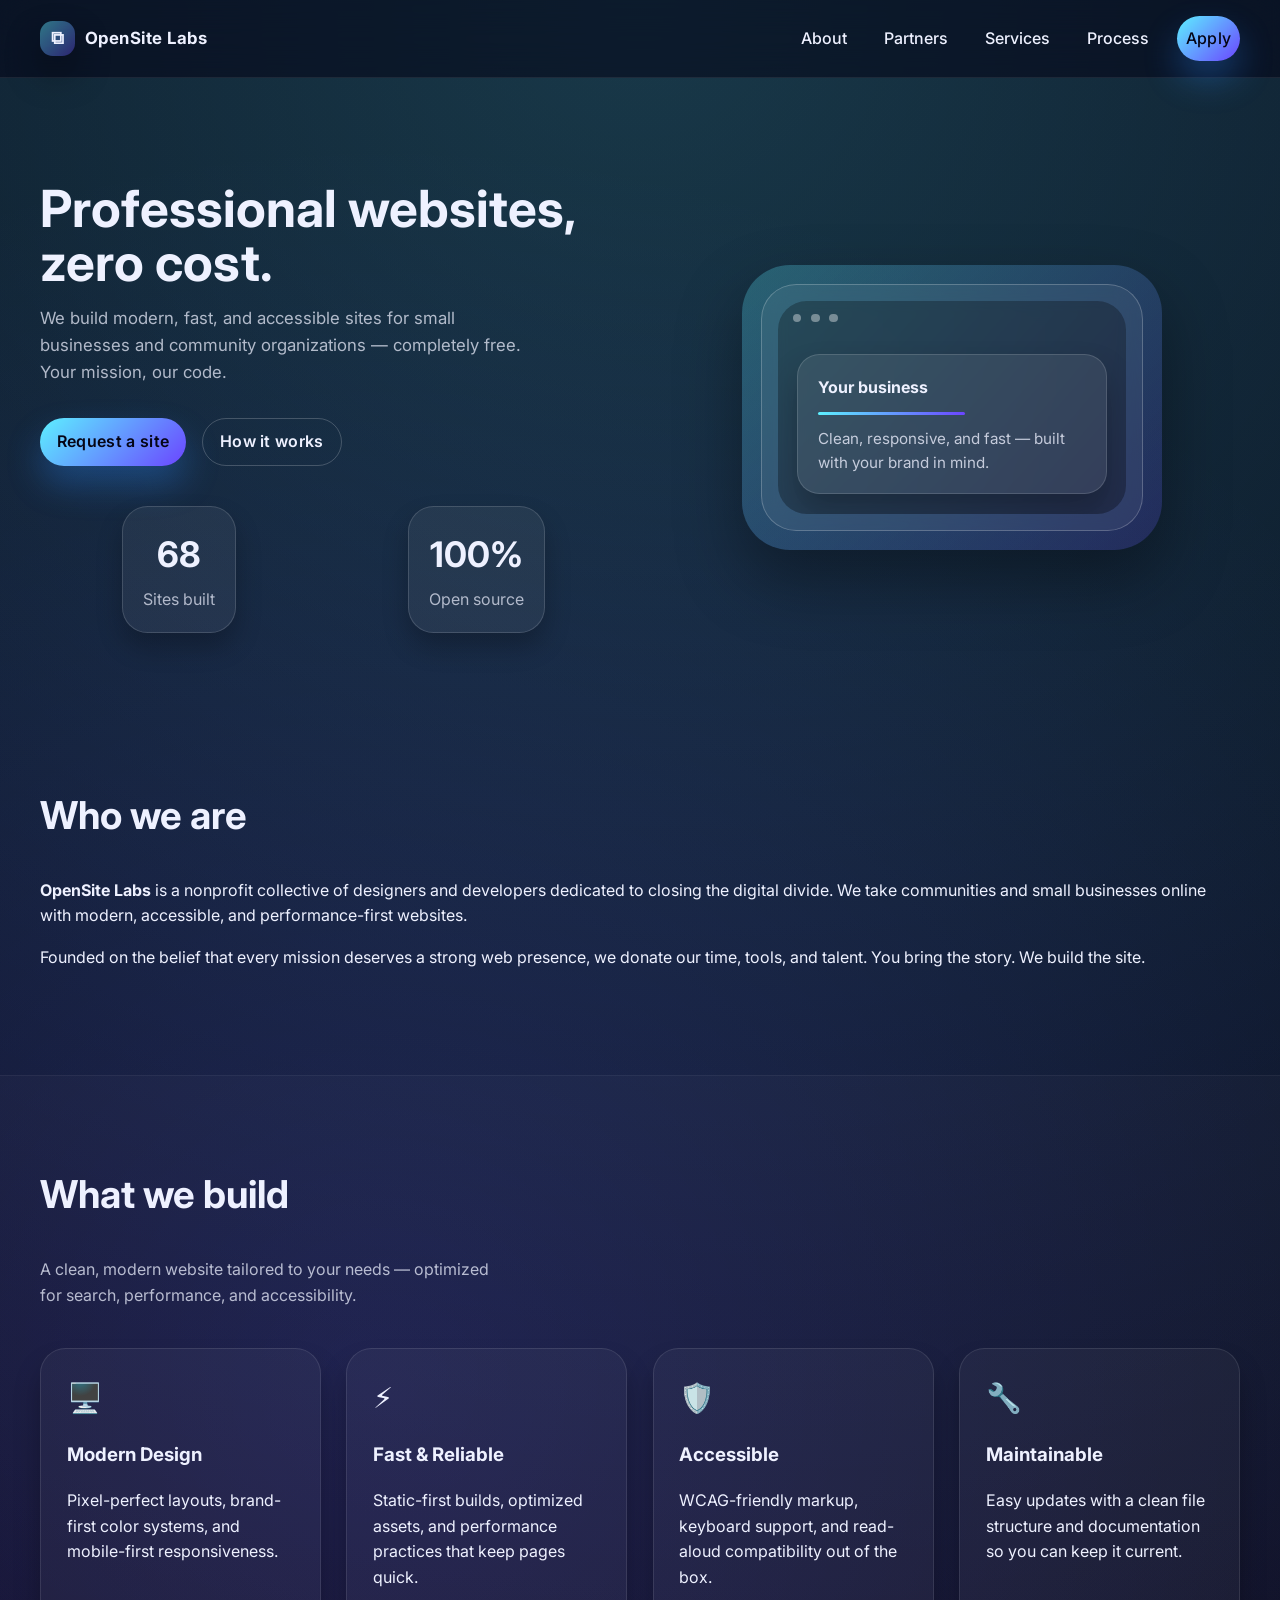
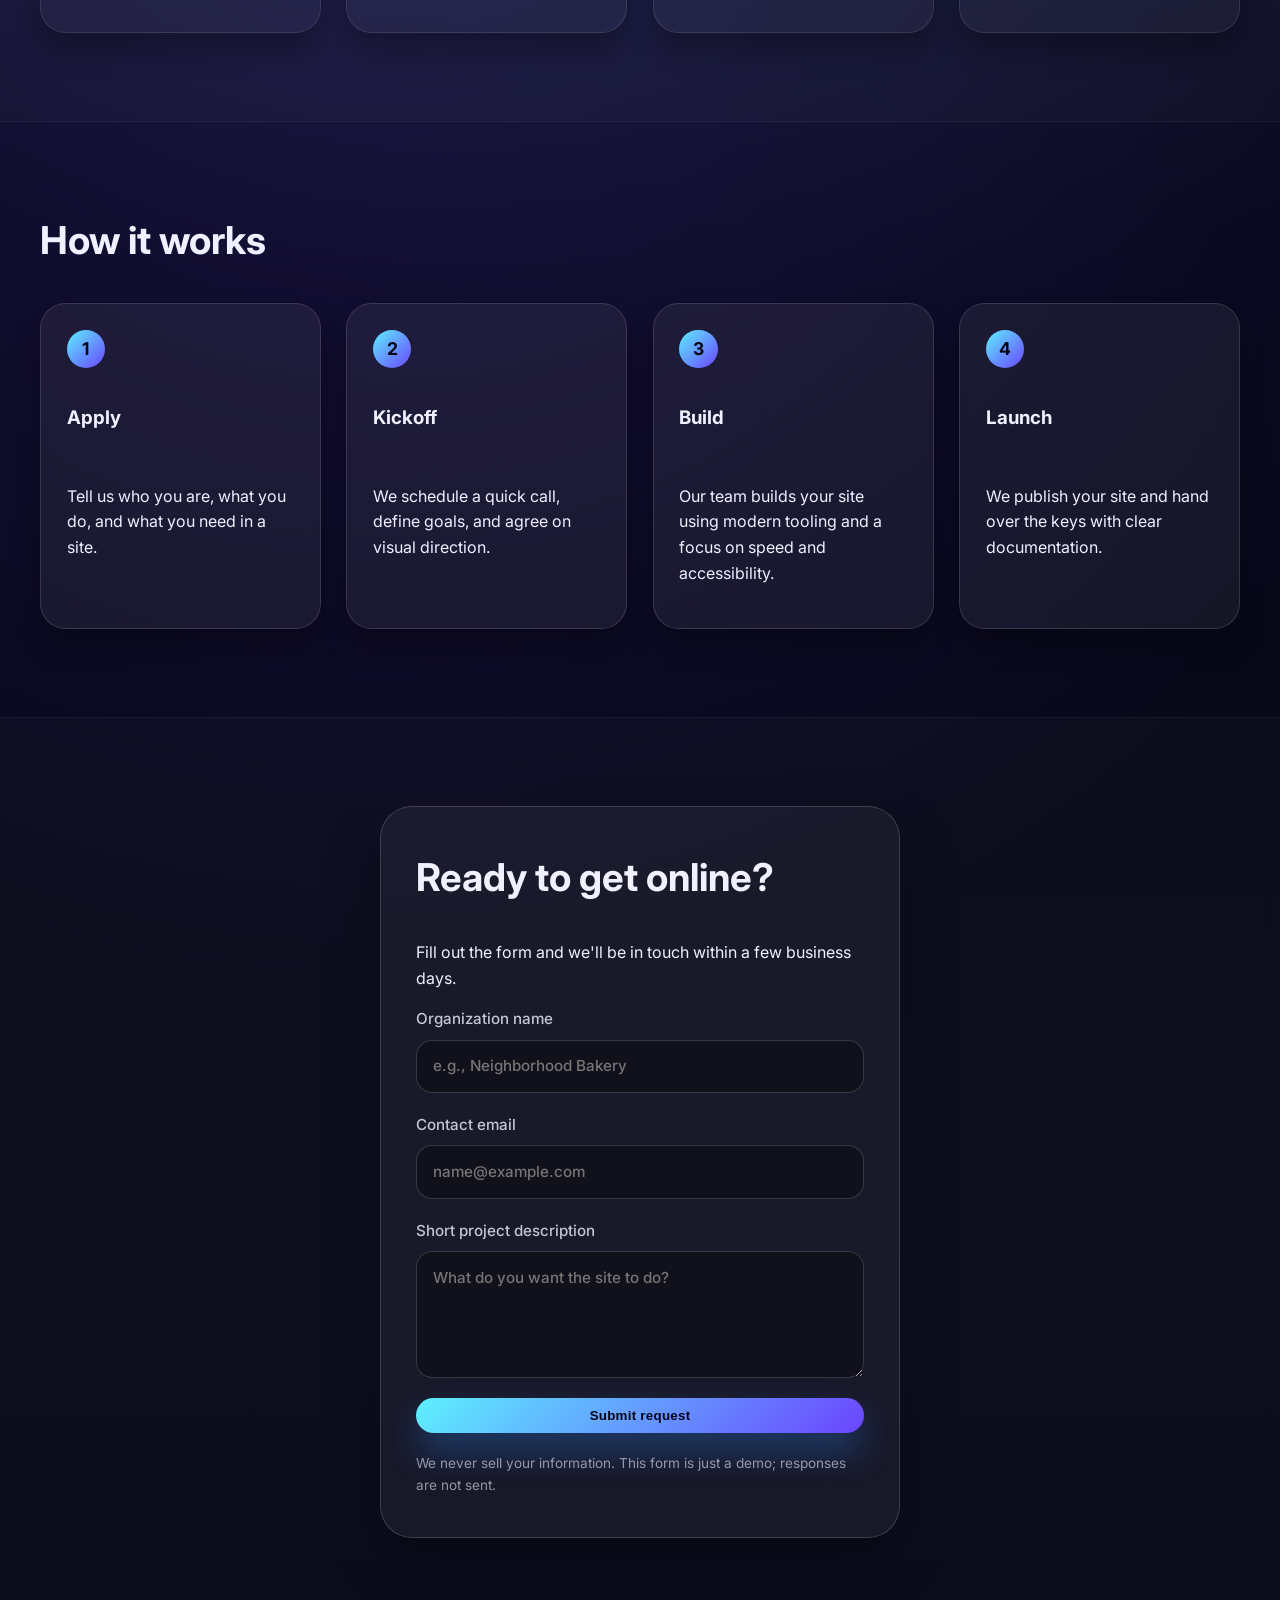
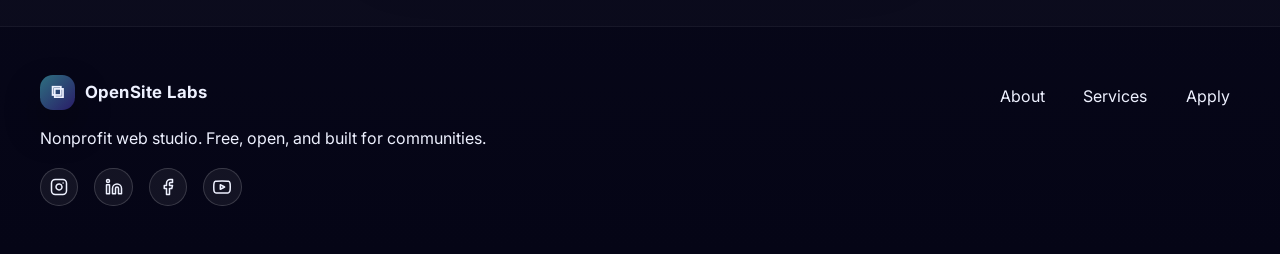
==== commit 2415884d: "svgs for socials" ====
--- a/index.html
+++ b/index.html
@@ -189,6 +189,34 @@
           <span class="brand--text">OpenSite Labs</span>
         </div>
         <p>Nonprofit web studio. Free, open, and built for communities.</p>
+
+        <div class="social-links" aria-label="Social links">
+          <a href="#" target="_blank" rel="noopener" aria-label="Instagram">
+            <svg width="18" height="18" viewBox="0 0 24 24" fill="none" stroke="currentColor" stroke-width="2" stroke-linecap="round" stroke-linejoin="round" xmlns="http://www.w3.org/2000/svg">
+              <rect x="2" y="2" width="20" height="20" rx="5" ry="5"></rect>
+              <path d="M16 11.37A4 4 0 1 1 12.63 8 4 4 0 0 1 16 11.37z"></path>
+              <line x1="17.5" y1="6.5" x2="17.51" y2="6.5"></line>
+            </svg>
+          </a>
+          <a href="#" target="_blank" rel="noopener" aria-label="LinkedIn">
+            <svg width="18" height="18" viewBox="0 0 24 24" fill="none" stroke="currentColor" stroke-width="2" stroke-linecap="round" stroke-linejoin="round" xmlns="http://www.w3.org/2000/svg">
+              <path d="M16 8a6 6 0 0 1 6 6v7h-4v-7a2 2 0 0 0-2-2 2 2 0 0 0-2 2v7h-4v-7a6 6 0 0 1 6-6z"></path>
+              <rect x="2" y="9" width="4" height="12"></rect>
+              <circle cx="4" cy="4" r="2"></circle>
+            </svg>
+          </a>
+          <a href="#" target="_blank" rel="noopener" aria-label="Facebook">
+            <svg width="18" height="18" viewBox="0 0 24 24" fill="none" stroke="currentColor" stroke-width="2" stroke-linecap="round" stroke-linejoin="round" xmlns="http://www.w3.org/2000/svg">
+              <path d="M18 2h-3a5 5 0 0 0-5 5v3H7v4h3v8h4v-8h3l1-4h-4V7a1 1 0 0 1 1-1h3z"></path>
+            </svg>
+          </a>
+          <a href="#" target="_blank" rel="noopener" aria-label="YouTube">
+            <svg width="18" height="18" viewBox="0 0 24 24" fill="none" stroke="currentColor" stroke-width="2" stroke-linecap="round" stroke-linejoin="round" xmlns="http://www.w3.org/2000/svg">
+              <path d="M22.54 6.42a2.78 2.78 0 0 0-1.94-2C18.88 4 12 4 12 4s-6.88 0-8.6.42a2.78 2.78 0 0 0-1.94 2C1 8.11 1 12 1 12s0 3.89.46 5.58a2.78 2.78 0 0 0 1.94 2c1.72.42 8.6.42 8.6.42s6.88 0 8.6-.42a2.78 2.78 0 0 0 1.94-2C23 15.89 23 12 23 12s0-3.89-.46-5.58z"></path>
+              <polygon points="9.75 15.02 15.5 12 9.75 8.98 9.75 15.02"></polygon>
+            </svg>
+          </a>
+        </div>
       </div>
       <div class="footer-links">
         <a href="about.html">About</a>
--- a/styles.css
+++ b/styles.css
@@ -474,6 +474,30 @@
   font-weight: 700;
 }
 
+.social-links {
+  display: flex;
+  flex-wrap: wrap;
+  gap: 1rem;
+  align-items: center;
+}
+
+.social-links a {
+  display: inline-flex;
+  align-items: center;
+  justify-content: center;
+  width: 2.4rem;
+  height: 2.4rem;
+  border-radius: 999px;
+  border: 1px solid rgba(255, 255, 255, 0.16);
+  background: rgba(255, 255, 255, 0.06);
+  transition: transform 180ms ease, background 180ms ease;
+}
+
+.social-links a:hover {
+  background: rgba(255, 255, 255, 0.14);
+  transform: translateY(-1px);
+}
+
 .footer-links {
   display: flex;
   flex-wrap: wrap;
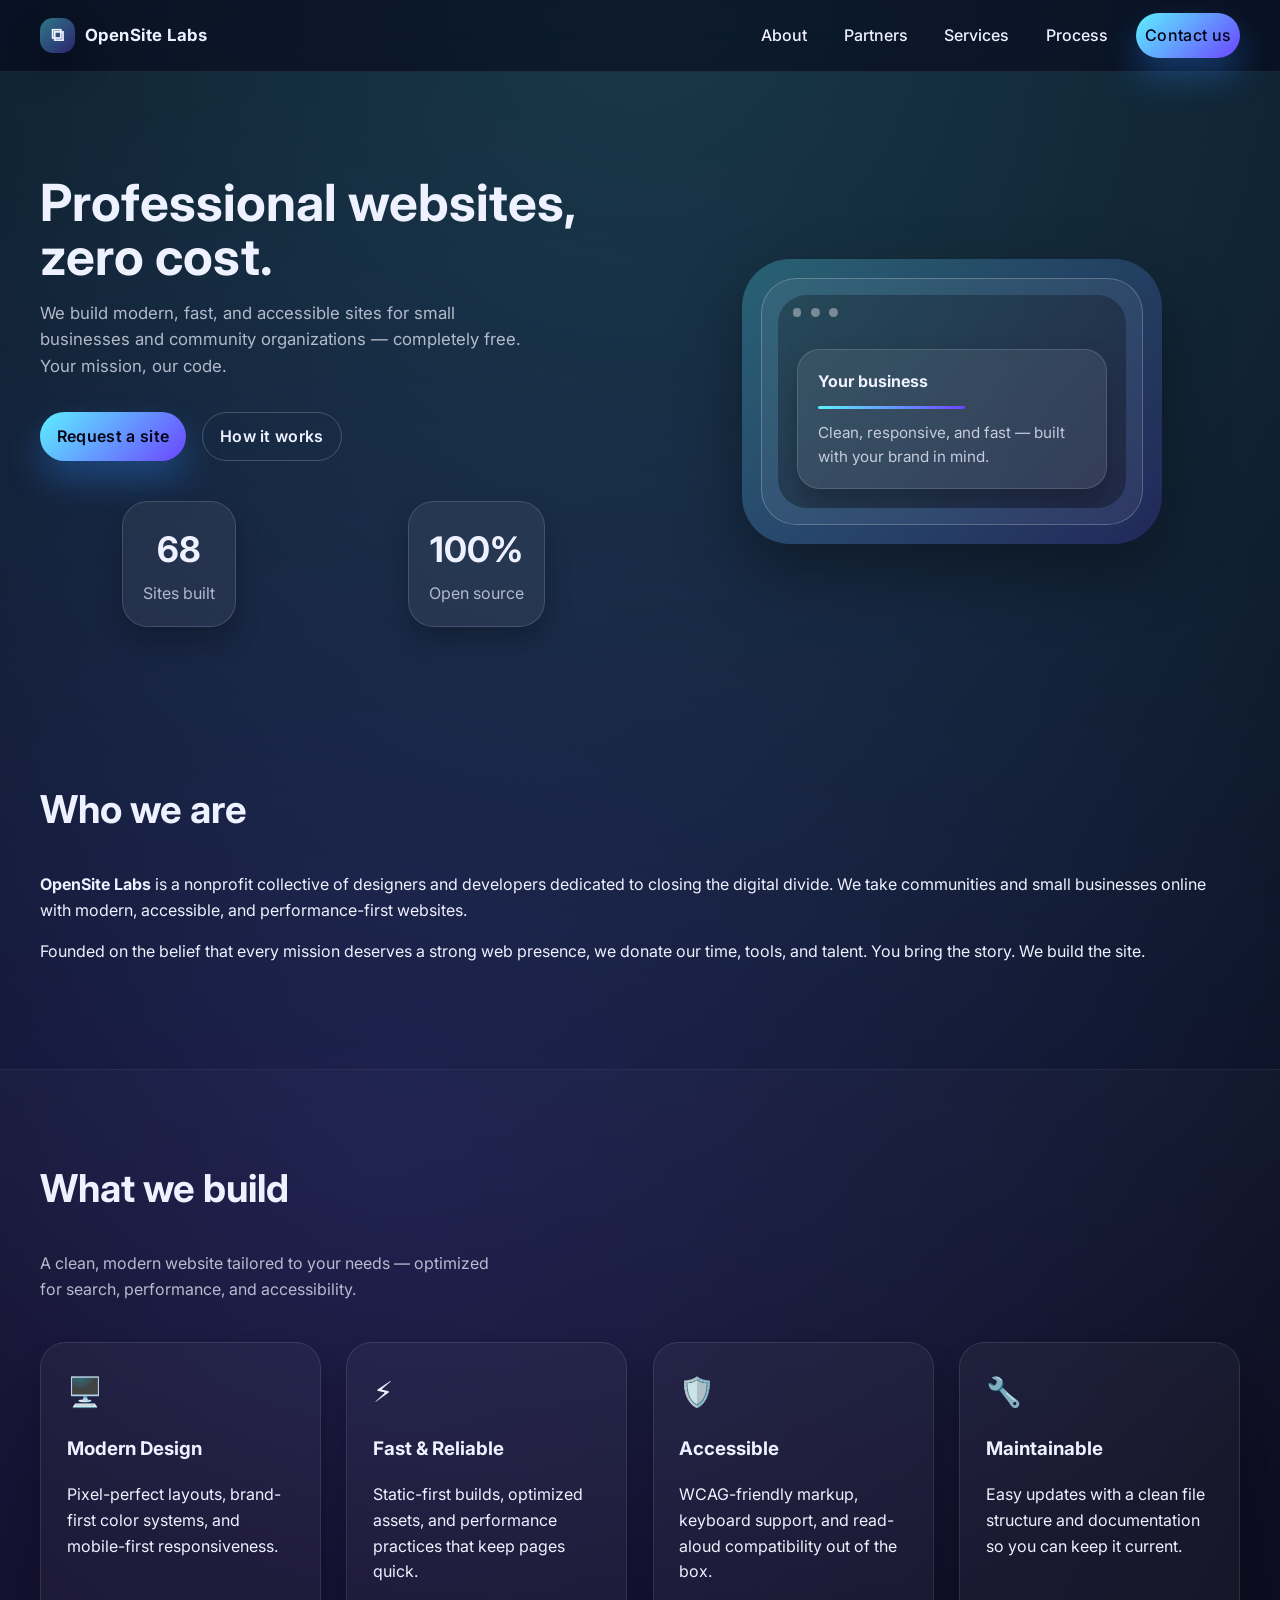
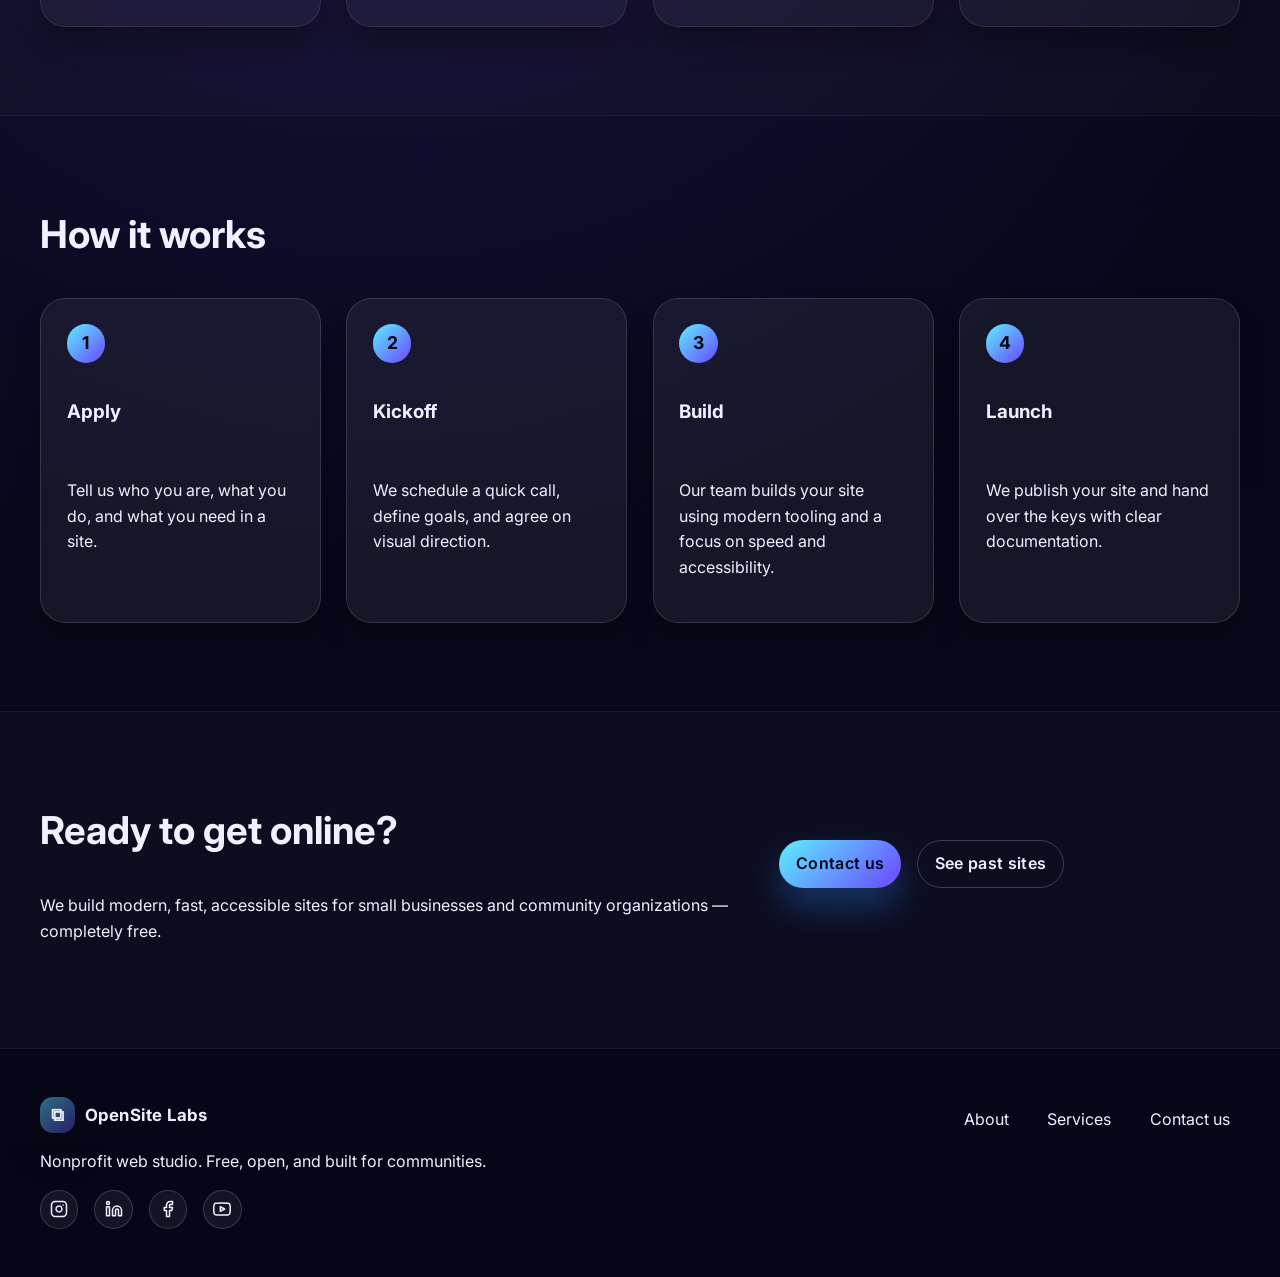
==== commit a0809d1a: "Add contact page with form for website requests" ====
--- a/index.html
+++ b/index.html
@@ -27,7 +27,7 @@
         <a href="partners.html">Partners</a>
         <a href="#services">Services</a>
         <a href="#process">Process</a>
-        <a href="#contact" class="btn btn--primary">Apply</a>
+        <a href="contact.html" class="btn btn--primary">Contact us</a>
       </nav>
     </div>
   </header>
@@ -39,7 +39,7 @@
           <h1>Professional websites, zero cost.</h1>
           <p>We build modern, fast, and accessible sites for small businesses and community organizations — completely free. Your mission, our code.</p>
           <div class="hero-actions">
-            <a href="#contact" class="btn btn--primary">Request a site</a>
+            <a href="contact.html" class="btn btn--primary">Request a site</a>
             <a href="#services" class="btn btn--ghost">How it works</a>
           </div>
 
@@ -151,31 +151,17 @@
       </div>
     </section>
 
-    <section id="contact" class="section section--alt">
-      <div class="container form-section">
-        <div class="form-card">
-          <h2>Ready to get online?</h2>
-          <p>Fill out the form and we'll be in touch within a few business days.</p>
-          <form action="#" class="contact-form" onsubmit="handleSubmit(event)">
-            <label>
-              Organization name
-              <input type="text" name="organization" required placeholder="e.g., Neighborhood Bakery" />
-            </label>
-
-            <label>
-              Contact email
-              <input type="email" name="email" required placeholder="name@example.com" />
-            </label>
-
-            <label>
-              Short project description
-              <textarea name="message" rows="4" required placeholder="What do you want the site to do?"></textarea>
-            </label>
-
-            <button type="submit" class="btn btn--primary">Submit request</button>
-
-            <p class="fineprint">We never sell your information. This form is just a demo; responses are not sent.</p>
-          </form>
+    <section class="section section--alt">
+      <div class="container">
+        <div class="split">
+          <div>
+            <h2>Ready to get online?</h2>
+            <p>We build modern, fast, accessible sites for small businesses and community organizations — completely free.</p>
+          </div>
+          <div class="cta-row">
+            <a class="btn btn--primary" href="contact.html">Contact us</a>
+            <a class="btn btn--ghost" href="partners.html">See past sites</a>
+          </div>
         </div>
       </div>
     </section>
@@ -221,7 +207,7 @@
       <div class="footer-links">
         <a href="about.html">About</a>
         <a href="#services">Services</a>
-        <a href="#contact">Apply</a>
+        <a href="contact.html">Contact us</a>
       </div>
     </div>
   </footer>
--- a/styles.css
+++ b/styles.css
@@ -13,6 +13,7 @@
   --max: 1100px;
   --spacing: 1.25rem;
   --font: "Inter", system-ui, -apple-system, BlinkMacSystemFont, "Segoe UI", sans-serif;
+  --header-height: 4.5rem;
 }
 
 * {
@@ -21,6 +22,7 @@
 
 html {
   scroll-behavior: smooth;
+  background: #050516;
 }
 
 body {
@@ -45,12 +47,24 @@
 
 /* Header */
 .site-header {
-  position: sticky;
+  position: fixed;
   top: 0;
-  z-index: 20;
+  left: 0;
+  right: 0;
+  height: var(--header-height);
+  z-index: 999;
   backdrop-filter: blur(18px);
   background: rgba(5, 5, 22, 0.55);
   border-bottom: 1px solid rgba(255, 255, 255, 0.08);
+}
+
+.header-inner {
+  height: 100%;
+  padding: 0 0;
+}
+
+main {
+  padding-top: var(--header-height);
 }
 
 .header-inner {
@@ -298,6 +312,10 @@
   margin-top: 2.5rem;
 }
 
+.partners-stats {
+  margin-bottom: 1in;
+}
+
 .stat {
   text-align: center;
 }
@@ -346,6 +364,21 @@
 
 .cards {
   grid-template-columns: repeat(auto-fit, minmax(220px, 1fr));
+}
+
+.about-cards {
+  max-width: 900px;
+  margin: 0 auto;
+  gap: 2rem;
+}
+
+.about-cards .card {
+  max-width: 300px;
+  margin: 0 auto;
+}
+
+.about-cards .card h3 {
+  text-align: center;
 }
 
 .cards .card {
